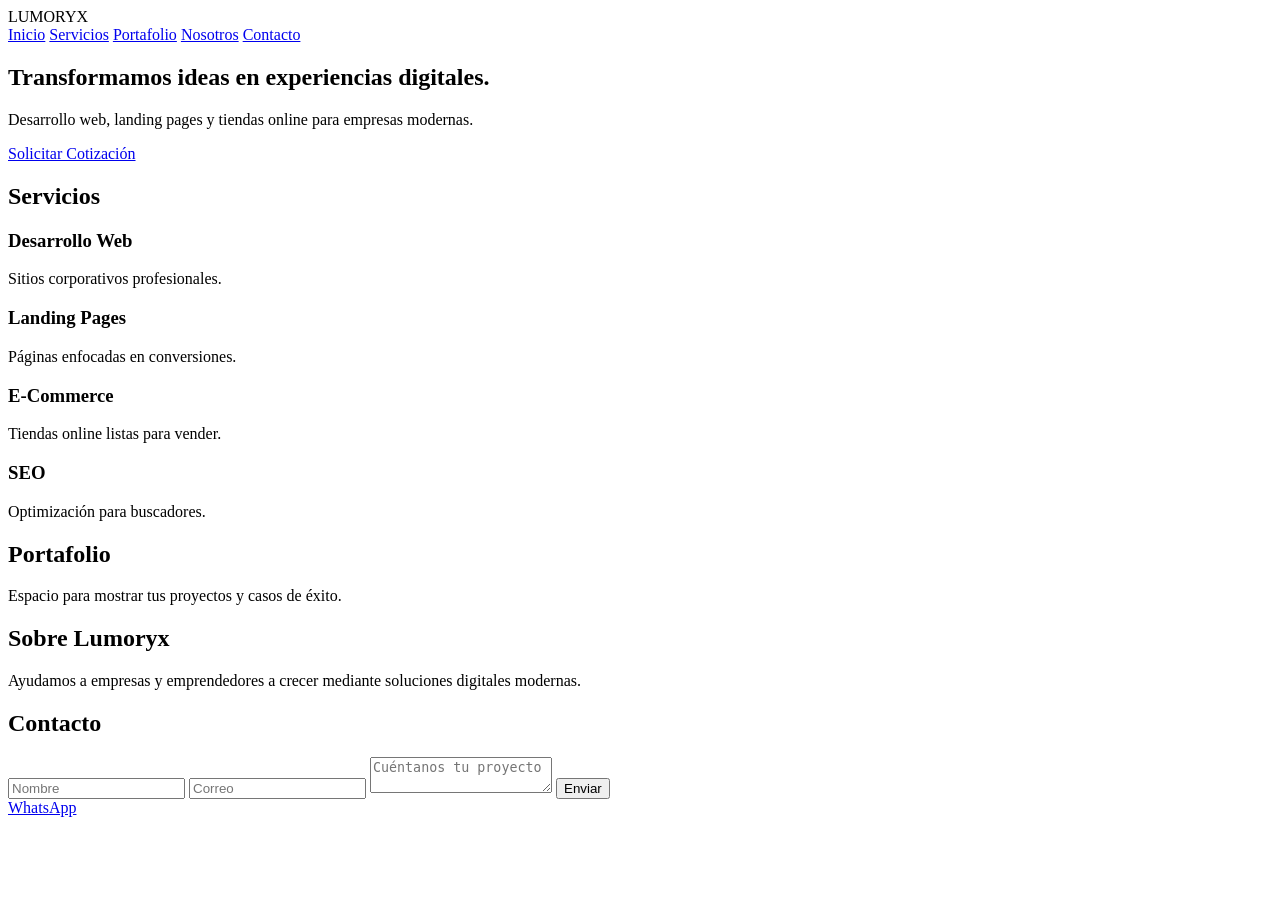
==== index.html @ 858e0624 "Commit inicial: Agregar estructura web y recursos" ====
<!DOCTYPE html>
<html lang="es">
<head>
<meta charset="UTF-8">
<meta name="viewport" content="width=device-width, initial-scale=1.0">
<title>Lumoryx | Agencia Digital</title>
<meta name="description" content="Lumoryx - Desarrollo web, e-commerce y soluciones digitales.">
<link rel="stylesheet" href="style.css">
</head>
<body>
<header class="header">
<div class="container">
<div class="logo">LUMORYX</div>
<nav>
<a href="#inicio">Inicio</a>
<a href="#servicios">Servicios</a>
<a href="#portafolio">Portafolio</a>
<a href="#nosotros">Nosotros</a>
<a href="#contacto">Contacto</a>
</nav>
</div>
</header>

<section id="inicio" class="hero">
<div class="container">
<h1>Transformamos ideas en experiencias digitales.</h1>
<p>Desarrollo web, landing pages y tiendas online para empresas modernas.</p>
<a class="btn" href="#contacto">Solicitar Cotización</a>
</div>
</section>

<section id="servicios" class="section">
<div class="container">
<h2>Servicios</h2>
<div class="grid">
<div class="card"><h3>Desarrollo Web</h3><p>Sitios corporativos profesionales.</p></div>
<div class="card"><h3>Landing Pages</h3><p>Páginas enfocadas en conversiones.</p></div>
<div class="card"><h3>E-Commerce</h3><p>Tiendas online listas para vender.</p></div>
<div class="card"><h3>SEO</h3><p>Optimización para buscadores.</p></div>
</div>
</div>
</section>

<section id="portafolio" class="section">
<div class="container">
<h2>Portafolio</h2>
<p>Espacio para mostrar tus proyectos y casos de éxito.</p>
</div>
</section>

<section id="nosotros" class="section">
<div class="container">
<h2>Sobre Lumoryx</h2>
<p>Ayudamos a empresas y emprendedores a crecer mediante soluciones digitales modernas.</p>
</div>
</section>

<section id="contacto" class="section">
<div class="container">
<h2>Contacto</h2>
<form id="contactForm">
<input type="text" placeholder="Nombre" required>
<input type="email" placeholder="Correo" required>
<textarea placeholder="Cuéntanos tu proyecto"></textarea>
<button type="submit">Enviar</button>
</form>
</div>
</section>

<a class="whatsapp" href="https://wa.me/51955338185" target="_blank">WhatsApp</a>

<script src="script.js"></script>
</body>
</html>
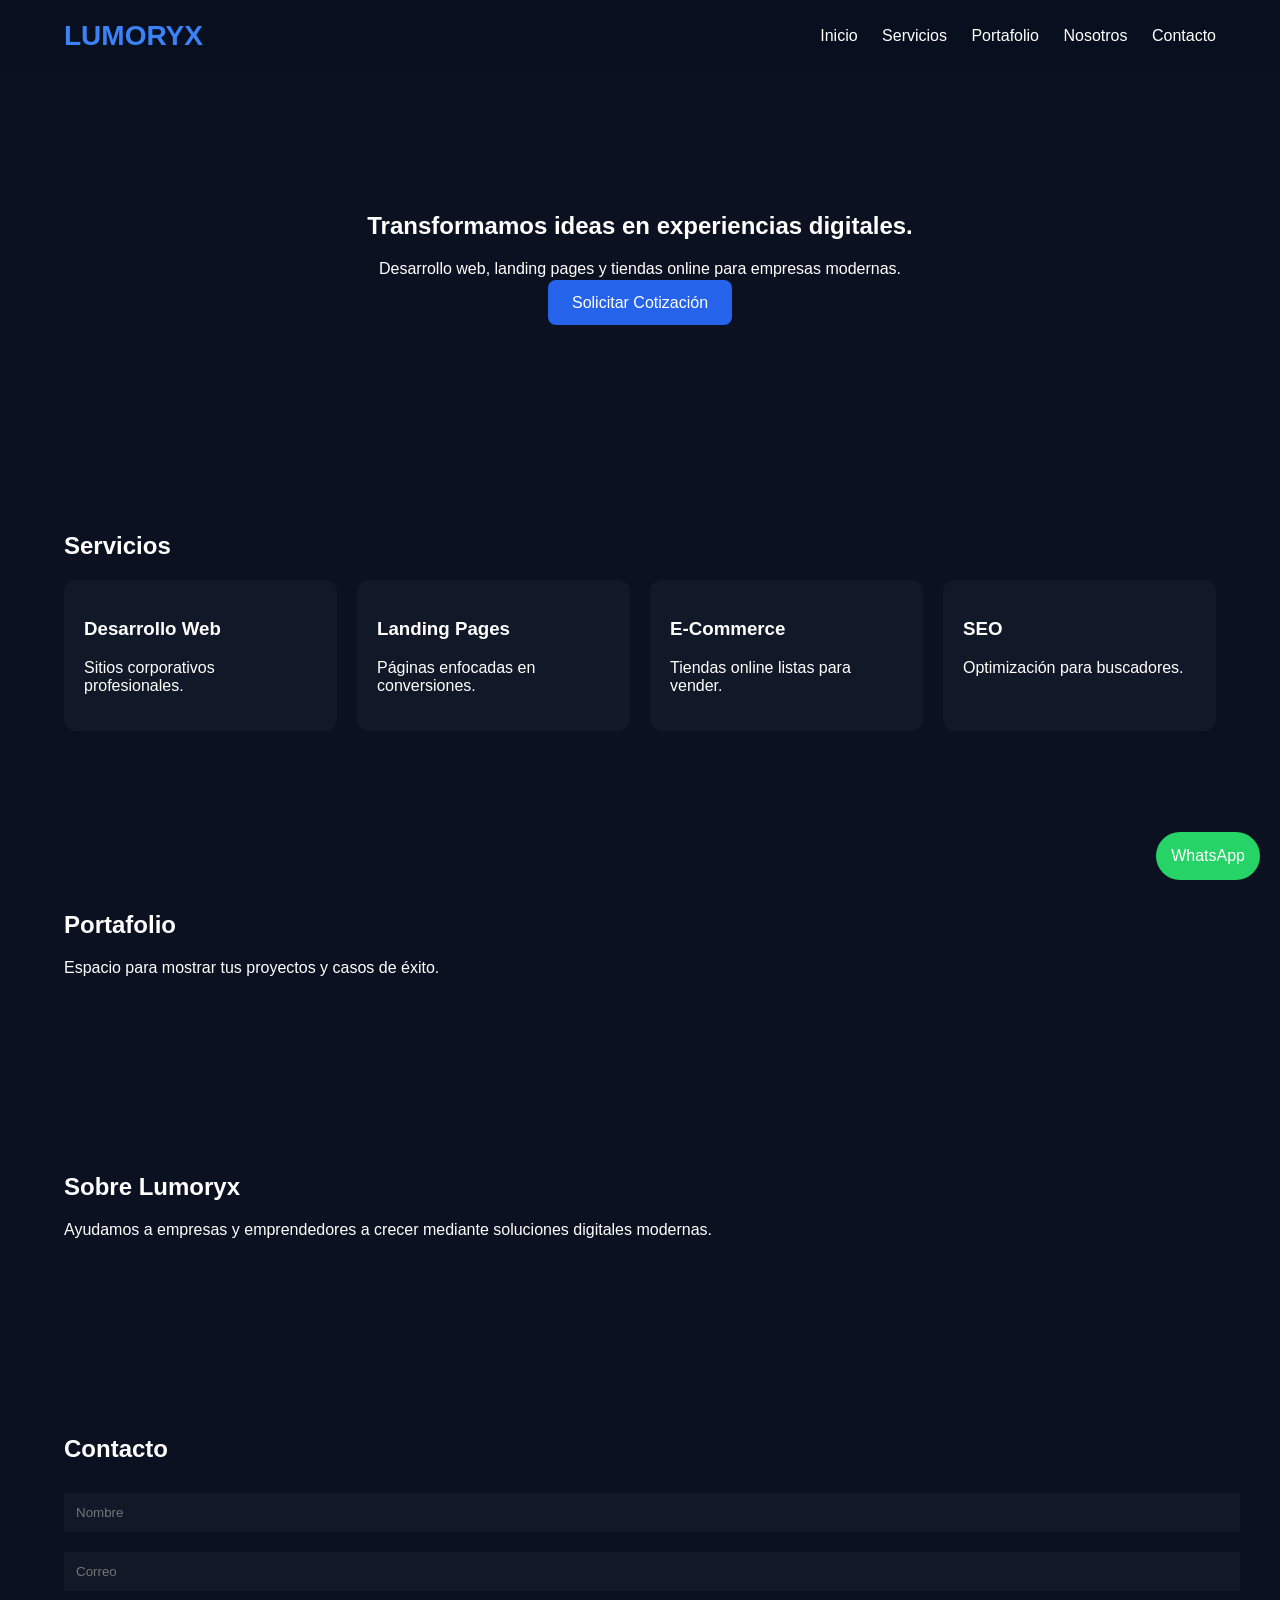
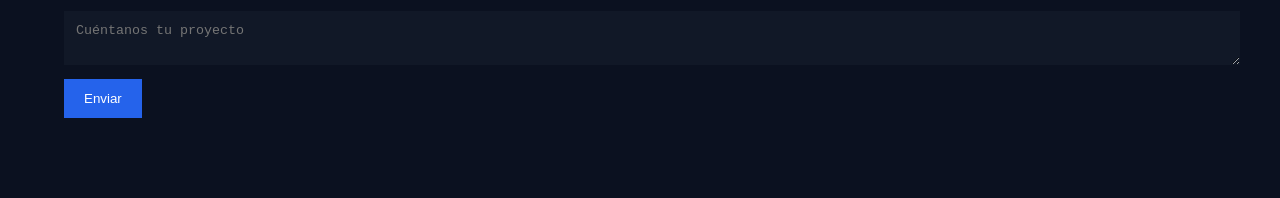
==== commit 6a84645b: "Mi primera pagina web" ====
--- a/index.html
+++ b/index.html
@@ -67,7 +67,7 @@
 </div>
 </section>
 
-<a class="whatsapp" href="https://wa.me/51955338185" target="_blank">WhatsApp</a>
+<a class="whatsapp" href="https://wa.me/51999999999" target="_blank">WhatsApp</a>
 
 <script src="script.js"></script>
 </body>
--- a/style.css
+++ b/style.css
@@ -0,0 +1,15 @@
+
+body{margin:0;font-family:Arial,sans-serif;background:#0B1120;color:#fff}
+.container{width:90%;max-width:1200px;margin:auto}
+.header{position:sticky;top:0;background:#08101f;padding:20px 0}
+.header .container{display:flex;justify-content:space-between;align-items:center}
+nav a{color:white;text-decoration:none;margin-left:20px}
+.logo{font-size:28px;font-weight:bold;color:#3B82F6}
+.hero{padding:120px 0;text-align:center}
+.btn{background:#2563EB;color:#fff;padding:14px 24px;text-decoration:none;border-radius:8px}
+.section{padding:80px 0}
+.grid{display:grid;grid-template-columns:repeat(auto-fit,minmax(220px,1fr));gap:20px}
+.card{background:#111827;padding:20px;border-radius:12px}
+input,textarea{width:100%;padding:12px;margin:10px 0;background:#111827;color:#fff;border:none}
+button{padding:12px 20px;background:#2563EB;color:#fff;border:none}
+.whatsapp{position:fixed;right:20px;bottom:20px;background:#25D366;color:white;padding:15px;border-radius:50px;text-decoration:none}
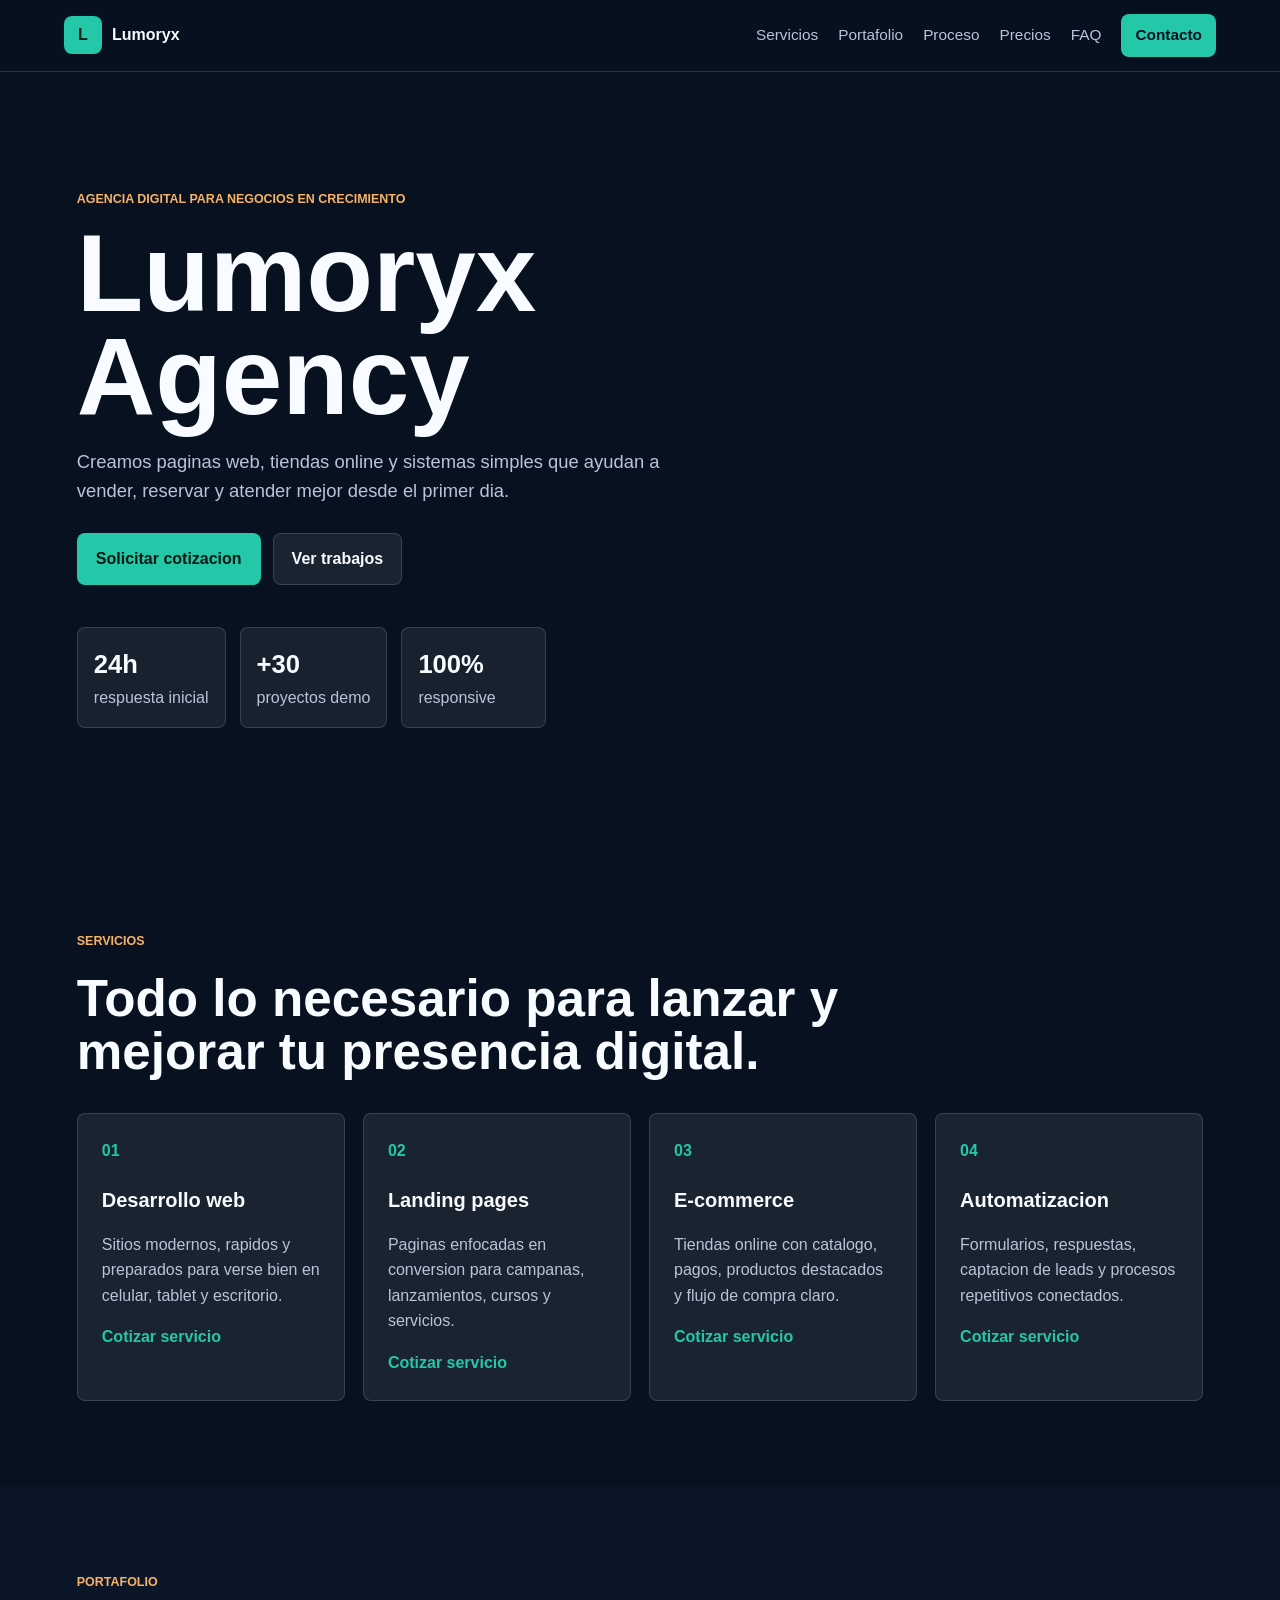
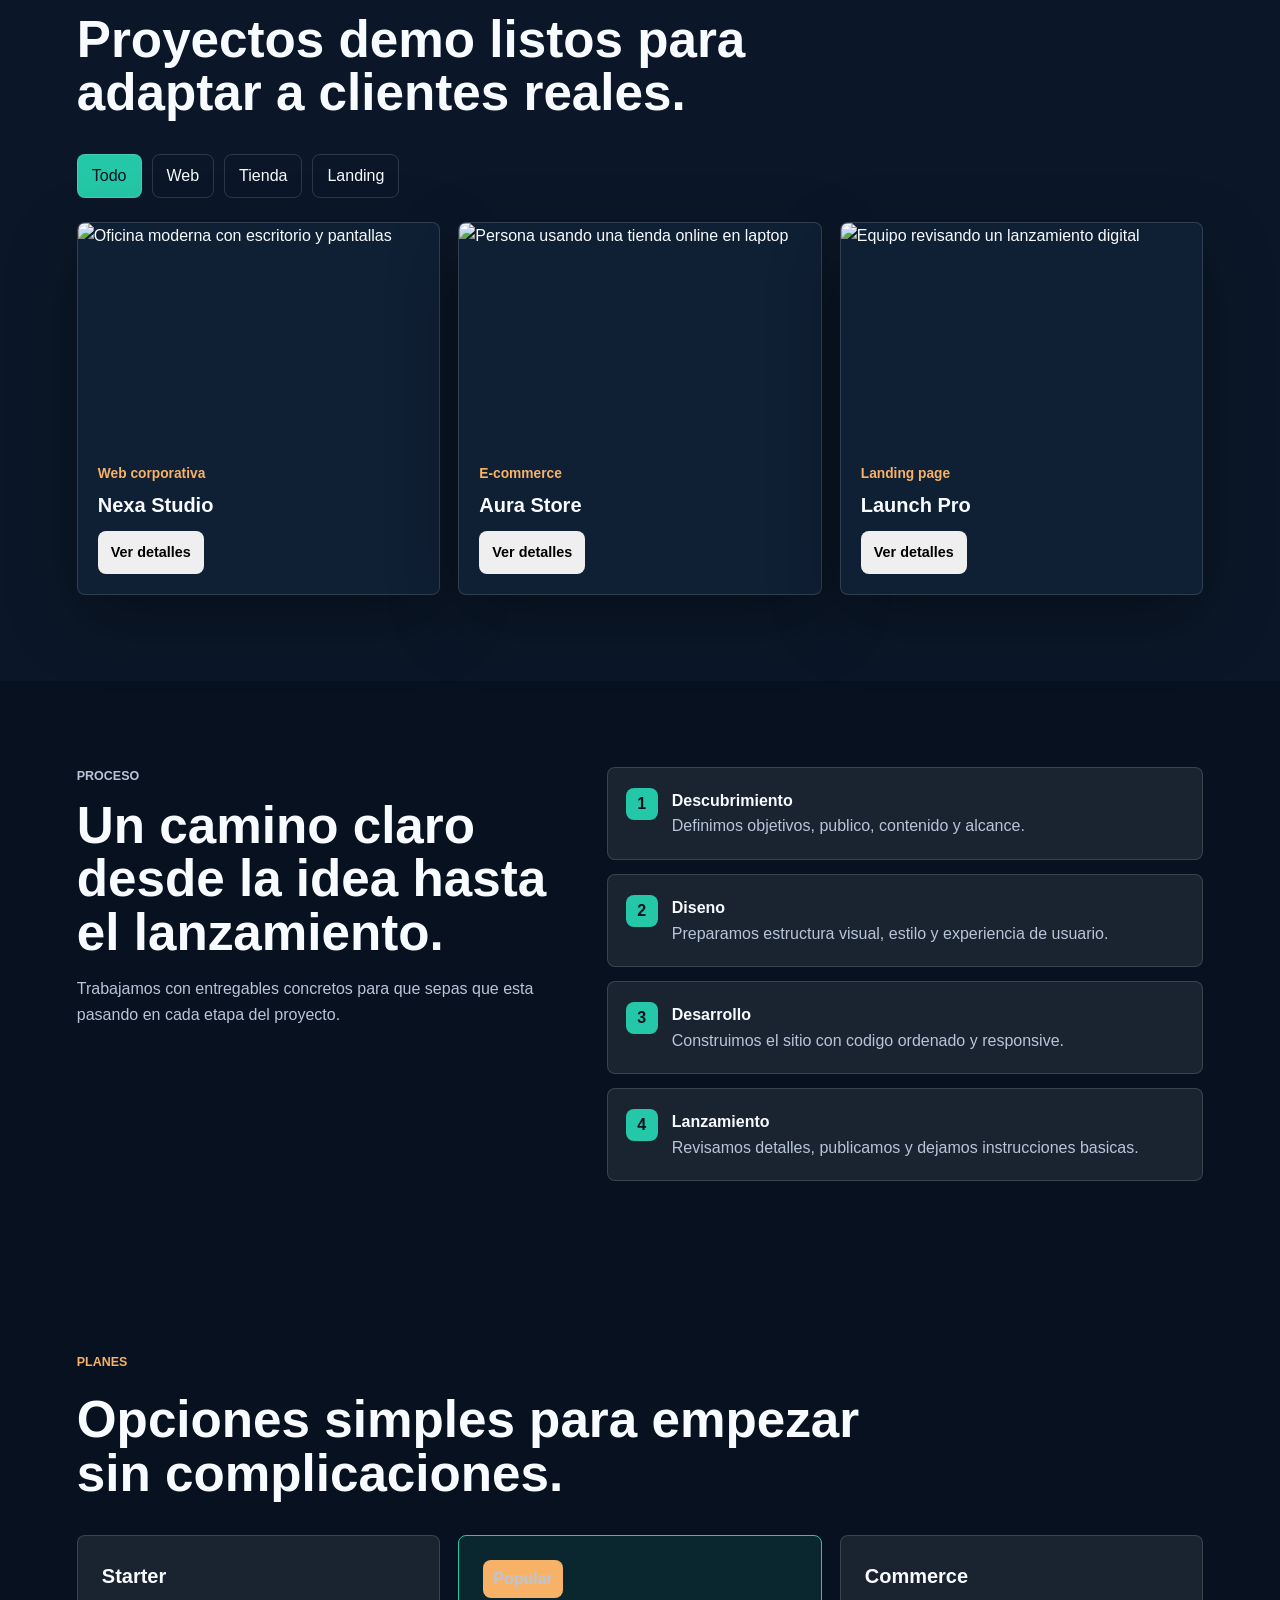
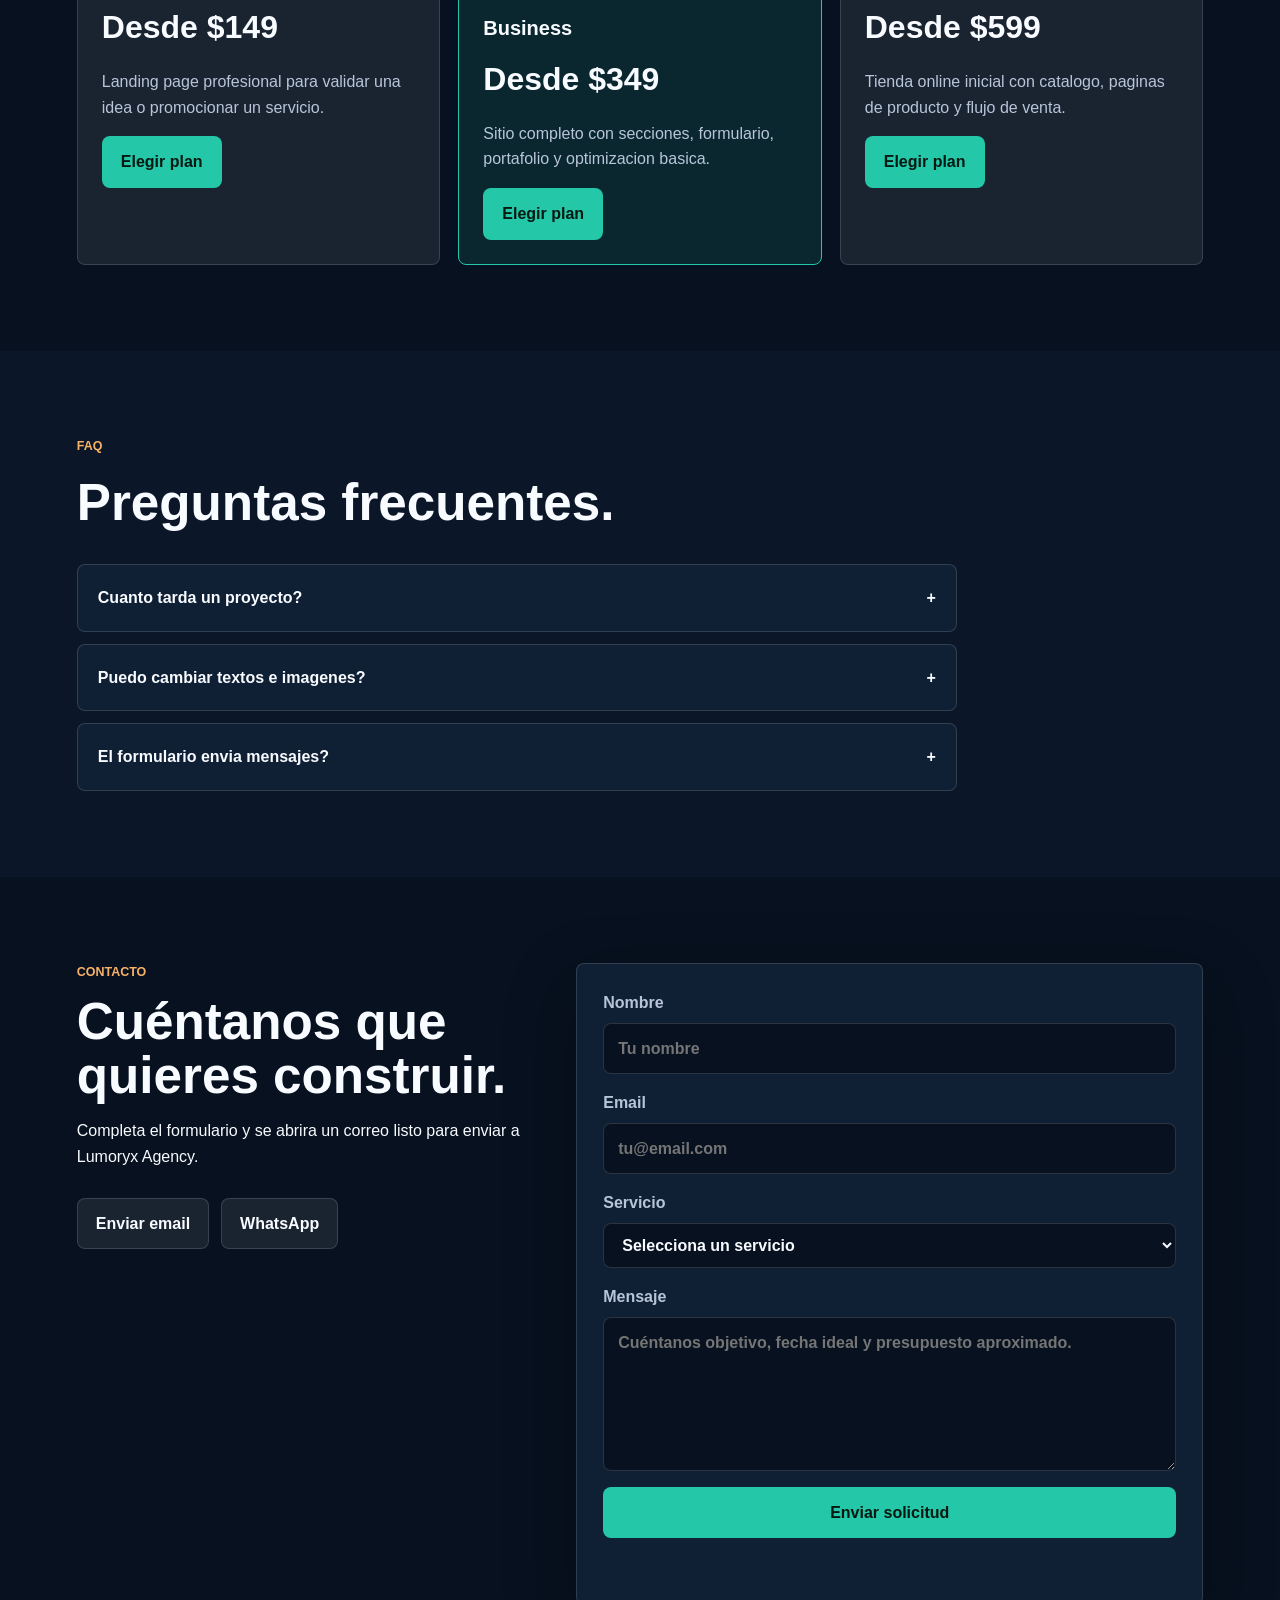
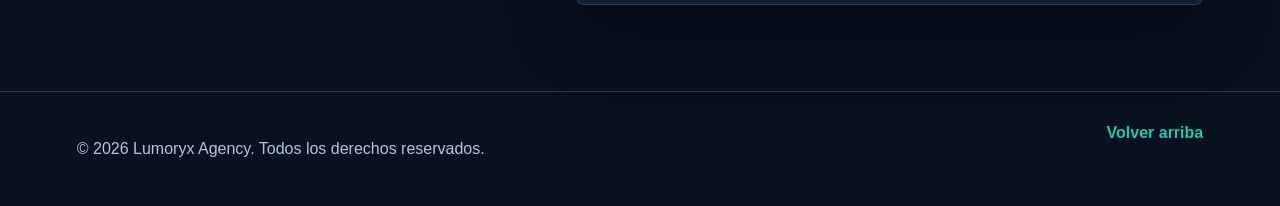
==== commit f80cdb6e: "Mi primera pagina web interactiva" ====
--- a/index.html
+++ b/index.html
@@ -1,74 +1,245 @@
 <!DOCTYPE html>
 <html lang="es">
 <head>
-<meta charset="UTF-8">
-<meta name="viewport" content="width=device-width, initial-scale=1.0">
-<title>Lumoryx | Agencia Digital</title>
-<meta name="description" content="Lumoryx - Desarrollo web, e-commerce y soluciones digitales.">
-<link rel="stylesheet" href="style.css">
+  <meta charset="UTF-8">
+  <meta name="viewport" content="width=device-width, initial-scale=1.0">
+  <meta name="description" content="Lumoryx Agency crea sitios web, landing pages, tiendas online y automatizaciones para negocios digitales.">
+  <title>Lumoryx Agency | Webs que convierten</title>
+  <link rel="preconnect" href="https://images.unsplash.com">
+  <link rel="stylesheet" href="style.css">
 </head>
 <body>
-<header class="header">
-<div class="container">
-<div class="logo">LUMORYX</div>
-<nav>
-<a href="#inicio">Inicio</a>
-<a href="#servicios">Servicios</a>
-<a href="#portafolio">Portafolio</a>
-<a href="#nosotros">Nosotros</a>
-<a href="#contacto">Contacto</a>
-</nav>
-</div>
-</header>
-
-<section id="inicio" class="hero">
-<div class="container">
-<h1>Transformamos ideas en experiencias digitales.</h1>
-<p>Desarrollo web, landing pages y tiendas online para empresas modernas.</p>
-<a class="btn" href="#contacto">Solicitar Cotización</a>
-</div>
-</section>
-
-<section id="servicios" class="section">
-<div class="container">
-<h2>Servicios</h2>
-<div class="grid">
-<div class="card"><h3>Desarrollo Web</h3><p>Sitios corporativos profesionales.</p></div>
-<div class="card"><h3>Landing Pages</h3><p>Páginas enfocadas en conversiones.</p></div>
-<div class="card"><h3>E-Commerce</h3><p>Tiendas online listas para vender.</p></div>
-<div class="card"><h3>SEO</h3><p>Optimización para buscadores.</p></div>
-</div>
-</div>
-</section>
-
-<section id="portafolio" class="section">
-<div class="container">
-<h2>Portafolio</h2>
-<p>Espacio para mostrar tus proyectos y casos de éxito.</p>
-</div>
-</section>
-
-<section id="nosotros" class="section">
-<div class="container">
-<h2>Sobre Lumoryx</h2>
-<p>Ayudamos a empresas y emprendedores a crecer mediante soluciones digitales modernas.</p>
-</div>
-</section>
-
-<section id="contacto" class="section">
-<div class="container">
-<h2>Contacto</h2>
-<form id="contactForm">
-<input type="text" placeholder="Nombre" required>
-<input type="email" placeholder="Correo" required>
-<textarea placeholder="Cuéntanos tu proyecto"></textarea>
-<button type="submit">Enviar</button>
-</form>
-</div>
-</section>
-
-<a class="whatsapp" href="https://wa.me/51999999999" target="_blank">WhatsApp</a>
-
-<script src="script.js"></script>
+  <header class="site-header">
+    <a class="brand" href="#inicio" aria-label="Lumoryx Agency">
+      <span class="brand-mark">L</span>
+      <span>Lumoryx</span>
+    </a>
+    <button class="menu-toggle" type="button" aria-label="Abrir menu" aria-expanded="false">
+      <span></span>
+      <span></span>
+      <span></span>
+    </button>
+    <nav class="main-nav" aria-label="Navegacion principal">
+      <a href="#servicios">Servicios</a>
+      <a href="#portafolio">Portafolio</a>
+      <a href="#proceso">Proceso</a>
+      <a href="#precios">Precios</a>
+      <a href="#faq">FAQ</a>
+      <a href="#contacto" class="nav-cta">Contacto</a>
+    </nav>
+  </header>
+
+  <main>
+    <section class="hero" id="inicio">
+      <div class="hero-content">
+        <p class="eyebrow">Agencia digital para negocios en crecimiento</p>
+        <h1>Lumoryx Agency</h1>
+        <p class="hero-copy">Creamos paginas web, tiendas online y sistemas simples que ayudan a vender, reservar y atender mejor desde el primer dia.</p>
+        <div class="hero-actions">
+          <a class="btn primary" href="#contacto" data-service="Proyecto web completo">Solicitar cotizacion</a>
+          <a class="btn secondary" href="#portafolio">Ver trabajos</a>
+        </div>
+        <dl class="hero-stats" aria-label="Resultados de Lumoryx">
+          <div><dt>24h</dt><dd>respuesta inicial</dd></div>
+          <div><dt>+30</dt><dd>proyectos demo</dd></div>
+          <div><dt>100%</dt><dd>responsive</dd></div>
+        </dl>
+      </div>
+    </section>
+
+    <section class="section" id="servicios">
+      <div class="section-head">
+        <p class="eyebrow">Servicios</p>
+        <h2>Todo lo necesario para lanzar y mejorar tu presencia digital.</h2>
+      </div>
+      <div class="service-grid">
+        <article class="service-card">
+          <span class="icon">01</span>
+          <h3>Desarrollo web</h3>
+          <p>Sitios modernos, rapidos y preparados para verse bien en celular, tablet y escritorio.</p>
+          <button class="text-action" type="button" data-service="Desarrollo web">Cotizar servicio</button>
+        </article>
+        <article class="service-card">
+          <span class="icon">02</span>
+          <h3>Landing pages</h3>
+          <p>Paginas enfocadas en conversion para campanas, lanzamientos, cursos y servicios.</p>
+          <button class="text-action" type="button" data-service="Landing page">Cotizar servicio</button>
+        </article>
+        <article class="service-card">
+          <span class="icon">03</span>
+          <h3>E-commerce</h3>
+          <p>Tiendas online con catalogo, pagos, productos destacados y flujo de compra claro.</p>
+          <button class="text-action" type="button" data-service="E-commerce">Cotizar servicio</button>
+        </article>
+        <article class="service-card">
+          <span class="icon">04</span>
+          <h3>Automatizacion</h3>
+          <p>Formularios, respuestas, captacion de leads y procesos repetitivos conectados.</p>
+          <button class="text-action" type="button" data-service="Automatizacion">Cotizar servicio</button>
+        </article>
+      </div>
+    </section>
+
+    <section class="section portfolio-section" id="portafolio">
+      <div class="section-head">
+        <p class="eyebrow">Portafolio</p>
+        <h2>Proyectos demo listos para adaptar a clientes reales.</h2>
+      </div>
+      <div class="filter-bar" aria-label="Filtrar portafolio">
+        <button class="filter-btn active" type="button" data-filter="all">Todo</button>
+        <button class="filter-btn" type="button" data-filter="web">Web</button>
+        <button class="filter-btn" type="button" data-filter="ecommerce">Tienda</button>
+        <button class="filter-btn" type="button" data-filter="landing">Landing</button>
+      </div>
+      <div class="portfolio-grid">
+        <article class="project-card" data-category="web" data-title="Nexa Studio" data-description="Sitio corporativo para estudio creativo con secciones de servicios, testimonios y formulario de contacto.">
+          <img src="https://images.unsplash.com/photo-1497366754035-f200968a6e72?auto=format&fit=crop&w=900&q=80" alt="Oficina moderna con escritorio y pantallas">
+          <div>
+            <p>Web corporativa</p>
+            <h3>Nexa Studio</h3>
+            <button class="btn small project-open" type="button">Ver detalles</button>
+          </div>
+        </article>
+        <article class="project-card" data-category="ecommerce" data-title="Aura Store" data-description="Tienda online demo con productos destacados, carrito visual y llamados a comprar por categoria.">
+          <img src="https://images.unsplash.com/photo-1556742049-0cfed4f6a45d?auto=format&fit=crop&w=900&q=80" alt="Persona usando una tienda online en laptop">
+          <div>
+            <p>E-commerce</p>
+            <h3>Aura Store</h3>
+            <button class="btn small project-open" type="button">Ver detalles</button>
+          </div>
+        </article>
+        <article class="project-card" data-category="landing" data-title="Launch Pro" data-description="Landing page para captar leads, presentar beneficios y enviar solicitudes directas al equipo comercial.">
+          <img src="https://images.unsplash.com/photo-1559136555-9303baea8ebd?auto=format&fit=crop&w=900&q=80" alt="Equipo revisando un lanzamiento digital">
+          <div>
+            <p>Landing page</p>
+            <h3>Launch Pro</h3>
+            <button class="btn small project-open" type="button">Ver detalles</button>
+          </div>
+        </article>
+      </div>
+    </section>
+
+    <section class="section split" id="proceso">
+      <div>
+        <p class="eyebrow">Proceso</p>
+        <h2>Un camino claro desde la idea hasta el lanzamiento.</h2>
+        <p>Trabajamos con entregables concretos para que sepas que esta pasando en cada etapa del proyecto.</p>
+      </div>
+      <ol class="timeline">
+        <li><strong>Descubrimiento</strong><span>Definimos objetivos, publico, contenido y alcance.</span></li>
+        <li><strong>Diseno</strong><span>Preparamos estructura visual, estilo y experiencia de usuario.</span></li>
+        <li><strong>Desarrollo</strong><span>Construimos el sitio con codigo ordenado y responsive.</span></li>
+        <li><strong>Lanzamiento</strong><span>Revisamos detalles, publicamos y dejamos instrucciones basicas.</span></li>
+      </ol>
+    </section>
+
+    <section class="section" id="precios">
+      <div class="section-head">
+        <p class="eyebrow">Planes</p>
+        <h2>Opciones simples para empezar sin complicaciones.</h2>
+      </div>
+      <div class="pricing-grid">
+        <article class="price-card">
+          <h3>Starter</h3>
+          <p class="price">Desde $149</p>
+          <p>Landing page profesional para validar una idea o promocionar un servicio.</p>
+          <button class="btn primary" type="button" data-service="Plan Starter">Elegir plan</button>
+        </article>
+        <article class="price-card featured">
+          <p class="badge">Popular</p>
+          <h3>Business</h3>
+          <p class="price">Desde $349</p>
+          <p>Sitio completo con secciones, formulario, portafolio y optimizacion basica.</p>
+          <button class="btn primary" type="button" data-service="Plan Business">Elegir plan</button>
+        </article>
+        <article class="price-card">
+          <h3>Commerce</h3>
+          <p class="price">Desde $599</p>
+          <p>Tienda online inicial con catalogo, paginas de producto y flujo de venta.</p>
+          <button class="btn primary" type="button" data-service="Plan Commerce">Elegir plan</button>
+        </article>
+      </div>
+    </section>
+
+    <section class="section faq-section" id="faq">
+      <div class="section-head">
+        <p class="eyebrow">FAQ</p>
+        <h2>Preguntas frecuentes.</h2>
+      </div>
+      <div class="faq-list">
+        <button class="faq-item" type="button" aria-expanded="false">
+          <span>Cuanto tarda un proyecto?</span>
+          <strong>+</strong>
+          <p>Una landing puede tardar de 3 a 7 dias. Un sitio completo suele tomar de 1 a 3 semanas, segun el alcance.</p>
+        </button>
+        <button class="faq-item" type="button" aria-expanded="false">
+          <span>Puedo cambiar textos e imagenes?</span>
+          <strong>+</strong>
+          <p>Si. El proyecto esta hecho para editar contenido facilmente desde los archivos del sitio.</p>
+        </button>
+        <button class="faq-item" type="button" aria-expanded="false">
+          <span>El formulario envia mensajes?</span>
+          <strong>+</strong>
+          <p>En esta version abre un correo con los datos completados. Se puede conectar despues a un backend o servicio externo.</p>
+        </button>
+      </div>
+    </section>
+
+    <section class="section contact-section" id="contacto">
+      <div>
+        <p class="eyebrow">Contacto</p>
+        <h2>Cuéntanos que quieres construir.</h2>
+        <p>Completa el formulario y se abrira un correo listo para enviar a Lumoryx Agency.</p>
+        <div class="contact-actions">
+          <a class="btn secondary" href="mailto:hola@lumoryx.agency">Enviar email</a>
+          <a class="btn secondary" href="https://wa.me/51999999999?text=Hola%20Lumoryx%2C%20quiero%20cotizar%20un%20proyecto" target="_blank" rel="noreferrer">WhatsApp</a>
+        </div>
+      </div>
+      <form class="contact-form" id="contactForm" novalidate>
+        <label>Nombre
+          <input id="name" name="name" type="text" placeholder="Tu nombre" required>
+        </label>
+        <label>Email
+          <input id="email" name="email" type="email" placeholder="tu@email.com" required>
+        </label>
+        <label>Servicio
+          <select id="service" name="service" required>
+            <option value="">Selecciona un servicio</option>
+            <option>Desarrollo web</option>
+            <option>Landing page</option>
+            <option>E-commerce</option>
+            <option>Automatizacion</option>
+            <option>Proyecto web completo</option>
+            <option>Plan Starter</option>
+            <option>Plan Business</option>
+            <option>Plan Commerce</option>
+            <option>Proyecto similar</option>
+          </select>
+        </label>
+        <label>Mensaje
+          <textarea id="message" name="message" placeholder="Cuéntanos objetivo, fecha ideal y presupuesto aproximado." rows="5" required></textarea>
+        </label>
+        <button class="btn primary" type="submit">Enviar solicitud</button>
+        <p class="form-status" id="formStatus" role="status" aria-live="polite"></p>
+      </form>
+    </section>
+  </main>
+
+  <footer class="site-footer">
+    <p>© 2026 Lumoryx Agency. Todos los derechos reservados.</p>
+    <a href="#inicio">Volver arriba</a>
+  </footer>
+
+  <div class="modal" id="projectModal" aria-hidden="true" role="dialog" aria-labelledby="modalTitle">
+    <div class="modal-panel">
+      <button class="modal-close" type="button" aria-label="Cerrar">×</button>
+      <p class="eyebrow">Caso demo</p>
+      <h2 id="modalTitle"></h2>
+      <p id="modalDescription"></p>
+      <a class="btn primary" href="#contacto" data-service="Proyecto similar">Quiero algo similar</a>
+    </div>
+  </div>
+
+  <script src="script.js"></script>
 </body>
-</html>+</html>
--- a/style.css
+++ b/style.css
@@ -1,15 +1,628 @@
-
-body{margin:0;font-family:Arial,sans-serif;background:#0B1120;color:#fff}
-.container{width:90%;max-width:1200px;margin:auto}
-.header{position:sticky;top:0;background:#08101f;padding:20px 0}
-.header .container{display:flex;justify-content:space-between;align-items:center}
-nav a{color:white;text-decoration:none;margin-left:20px}
-.logo{font-size:28px;font-weight:bold;color:#3B82F6}
-.hero{padding:120px 0;text-align:center}
-.btn{background:#2563EB;color:#fff;padding:14px 24px;text-decoration:none;border-radius:8px}
-.section{padding:80px 0}
-.grid{display:grid;grid-template-columns:repeat(auto-fit,minmax(220px,1fr));gap:20px}
-.card{background:#111827;padding:20px;border-radius:12px}
-input,textarea{width:100%;padding:12px;margin:10px 0;background:#111827;color:#fff;border:none}
-button{padding:12px 20px;background:#2563EB;color:#fff;border:none}
-.whatsapp{position:fixed;right:20px;bottom:20px;background:#25D366;color:white;padding:15px;border-radius:50px;text-decoration:none}
+:root {
+  --bg: #07111f;
+  --surface: #0f1f34;
+  --surface-soft: rgba(255, 255, 255, 0.08);
+  --line: rgba(255, 255, 255, 0.14);
+  --text: #f8fbff;
+  --muted: #b8c5d9;
+  --primary: #24c7a7;
+  --primary-dark: #15967d;
+  --accent: #f7b267;
+  --danger: #ff7a7a;
+  --shadow: 0 24px 70px rgba(0, 0, 0, 0.32);
+}
+
+* {
+  box-sizing: border-box;
+}
+
+html {
+  scroll-behavior: smooth;
+}
+
+body {
+  margin: 0;
+  font-family: Arial, Helvetica, sans-serif;
+  background: var(--bg);
+  color: var(--text);
+  line-height: 1.6;
+}
+
+img {
+  display: block;
+  width: 100%;
+}
+
+a {
+  color: inherit;
+}
+
+button,
+input,
+textarea,
+select {
+  font: inherit;
+}
+
+.site-header {
+  position: sticky;
+  top: 0;
+  z-index: 20;
+  display: flex;
+  align-items: center;
+  justify-content: space-between;
+  gap: 24px;
+  padding: 14px clamp(18px, 5vw, 72px);
+  background: rgba(7, 17, 31, 0.88);
+  border-bottom: 1px solid var(--line);
+  backdrop-filter: blur(16px);
+}
+
+.brand {
+  display: inline-flex;
+  align-items: center;
+  gap: 10px;
+  font-weight: 800;
+  text-decoration: none;
+}
+
+.brand-mark {
+  display: grid;
+  width: 38px;
+  height: 38px;
+  place-items: center;
+  border-radius: 8px;
+  background: var(--primary);
+  color: #062015;
+}
+
+.main-nav {
+  display: flex;
+  align-items: center;
+  gap: 20px;
+}
+
+.main-nav a {
+  color: var(--muted);
+  font-size: 0.96rem;
+  text-decoration: none;
+}
+
+.main-nav a:hover,
+.main-nav a.active {
+  color: var(--text);
+}
+
+.main-nav .nav-cta {
+  color: #07111f;
+  padding: 9px 14px;
+  border-radius: 8px;
+  background: var(--primary);
+  font-weight: 700;
+}
+
+.menu-toggle {
+  display: none;
+  width: 44px;
+  height: 44px;
+  padding: 10px;
+  border: 1px solid var(--line);
+  border-radius: 8px;
+  background: transparent;
+}
+
+.menu-toggle span {
+  display: block;
+  height: 2px;
+  margin: 5px 0;
+  background: var(--text);
+}
+
+.hero {
+  min-height: 86vh;
+  display: flex;
+  align-items: center;
+  padding: 88px clamp(18px, 6vw, 86px);
+  background:
+    linear-gradient(90deg, rgba(7, 17, 31, 0.94), rgba(7, 17, 31, 0.68)),
+    url("https://images.unsplash.com/photo-1551434678-e076c223a692?auto=format&fit=crop&w=1800&q=80") center/cover;
+}
+
+.hero-content {
+  max-width: 760px;
+}
+
+.eyebrow {
+  margin: 0 0 12px;
+  color: var(--accent);
+  font-size: 0.78rem;
+  font-weight: 800;
+  letter-spacing: 0;
+  text-transform: uppercase;
+}
+
+h1,
+h2,
+h3,
+p {
+  overflow-wrap: anywhere;
+}
+
+h1 {
+  margin: 0;
+  font-size: clamp(3rem, 9vw, 6.8rem);
+  line-height: 0.95;
+  letter-spacing: 0;
+}
+
+h2 {
+  margin: 0;
+  max-width: 800px;
+  font-size: clamp(2rem, 5vw, 3.2rem);
+  line-height: 1.05;
+  letter-spacing: 0;
+}
+
+h3 {
+  margin: 0 0 10px;
+  font-size: 1.25rem;
+}
+
+.hero-copy {
+  max-width: 620px;
+  color: var(--muted);
+  font-size: 1.15rem;
+}
+
+.hero-actions,
+.contact-actions {
+  display: flex;
+  flex-wrap: wrap;
+  gap: 12px;
+  margin-top: 28px;
+}
+
+.btn {
+  display: inline-flex;
+  align-items: center;
+  justify-content: center;
+  min-height: 44px;
+  padding: 12px 18px;
+  border: 1px solid transparent;
+  border-radius: 8px;
+  cursor: pointer;
+  font-weight: 800;
+  text-decoration: none;
+  transition: transform 0.2s ease, border-color 0.2s ease, background 0.2s ease;
+}
+
+.btn:hover {
+  transform: translateY(-2px);
+}
+
+.btn.primary {
+  background: var(--primary);
+  color: #051912;
+}
+
+.btn.primary:hover {
+  background: var(--accent);
+}
+
+.btn.secondary {
+  background: rgba(255, 255, 255, 0.08);
+  border-color: var(--line);
+}
+
+.btn.small {
+  min-height: 38px;
+  padding: 9px 12px;
+  font-size: 0.9rem;
+}
+
+.hero-stats {
+  display: flex;
+  flex-wrap: wrap;
+  gap: 14px;
+  margin: 42px 0 0;
+}
+
+.hero-stats div {
+  min-width: 145px;
+  padding: 16px;
+  border: 1px solid var(--line);
+  border-radius: 8px;
+  background: rgba(255, 255, 255, 0.07);
+}
+
+.hero-stats dt {
+  font-size: 1.6rem;
+  font-weight: 900;
+}
+
+.hero-stats dd {
+  margin: 0;
+  color: var(--muted);
+}
+
+.section {
+  padding: 86px clamp(18px, 6vw, 86px);
+}
+
+.section-head {
+  display: grid;
+  gap: 8px;
+  margin-bottom: 34px;
+}
+
+.service-grid,
+.portfolio-grid,
+.pricing-grid {
+  display: grid;
+  grid-template-columns: repeat(4, minmax(0, 1fr));
+  gap: 18px;
+}
+
+.portfolio-grid,
+.pricing-grid {
+  grid-template-columns: repeat(3, minmax(0, 1fr));
+}
+
+.service-card,
+.price-card {
+  padding: 24px;
+  border: 1px solid var(--line);
+  border-radius: 8px;
+  background: var(--surface-soft);
+}
+
+.service-card p,
+.price-card p,
+.split p {
+  color: var(--muted);
+}
+
+.icon {
+  display: inline-flex;
+  margin-bottom: 20px;
+  color: var(--primary);
+  font-weight: 900;
+}
+
+.text-action {
+  padding: 0;
+  border: 0;
+  background: transparent;
+  color: var(--primary);
+  cursor: pointer;
+  font-weight: 800;
+}
+
+.portfolio-section {
+  background: #0b1728;
+}
+
+.filter-bar {
+  display: flex;
+  flex-wrap: wrap;
+  gap: 10px;
+  margin-bottom: 24px;
+}
+
+.filter-btn {
+  min-height: 40px;
+  padding: 8px 14px;
+  border: 1px solid var(--line);
+  border-radius: 8px;
+  background: transparent;
+  color: var(--text);
+  cursor: pointer;
+}
+
+.filter-btn.active,
+.filter-btn:hover {
+  background: var(--primary);
+  color: #07111f;
+}
+
+.project-card {
+  overflow: hidden;
+  border: 1px solid var(--line);
+  border-radius: 8px;
+  background: var(--surface);
+  box-shadow: var(--shadow);
+}
+
+.project-card img {
+  height: 220px;
+  object-fit: cover;
+}
+
+.project-card div {
+  padding: 20px;
+}
+
+.project-card p {
+  margin: 0 0 4px;
+  color: var(--accent);
+  font-size: 0.86rem;
+  font-weight: 800;
+}
+
+.project-card.is-hidden {
+  display: none;
+}
+
+.split {
+  display: grid;
+  grid-template-columns: 0.9fr 1.1fr;
+  gap: 42px;
+  align-items: start;
+}
+
+.timeline {
+  display: grid;
+  gap: 14px;
+  margin: 0;
+  padding: 0;
+  list-style: none;
+  counter-reset: step;
+}
+
+.timeline li {
+  position: relative;
+  padding: 20px 20px 20px 64px;
+  border: 1px solid var(--line);
+  border-radius: 8px;
+  background: var(--surface-soft);
+  counter-increment: step;
+}
+
+.timeline li::before {
+  position: absolute;
+  left: 18px;
+  top: 20px;
+  display: grid;
+  width: 32px;
+  height: 32px;
+  place-items: center;
+  border-radius: 8px;
+  background: var(--primary);
+  color: #07111f;
+  content: counter(step);
+  font-weight: 900;
+}
+
+.timeline span {
+  display: block;
+  color: var(--muted);
+}
+
+.price-card {
+  position: relative;
+  min-height: 280px;
+}
+
+.price-card.featured {
+  border-color: var(--primary);
+  background: rgba(36, 199, 167, 0.12);
+}
+
+.badge {
+  display: inline-flex;
+  margin: 0 0 14px;
+  padding: 6px 10px;
+  border-radius: 8px;
+  background: var(--accent);
+  color: #2b1600;
+  font-weight: 900;
+}
+
+.price {
+  margin: 0;
+  color: var(--text) !important;
+  font-size: 2rem;
+  font-weight: 900;
+}
+
+.faq-section {
+  background: #0b1728;
+}
+
+.faq-list {
+  display: grid;
+  gap: 12px;
+  max-width: 880px;
+}
+
+.faq-item {
+  display: grid;
+  grid-template-columns: 1fr auto;
+  gap: 10px;
+  width: 100%;
+  padding: 20px;
+  border: 1px solid var(--line);
+  border-radius: 8px;
+  background: var(--surface);
+  color: var(--text);
+  cursor: pointer;
+  text-align: left;
+}
+
+.faq-item span {
+  font-weight: 800;
+}
+
+.faq-item p {
+  display: none;
+  grid-column: 1 / -1;
+  margin: 0;
+  color: var(--muted);
+}
+
+.faq-item.open p {
+  display: block;
+}
+
+.contact-section {
+  display: grid;
+  grid-template-columns: 0.85fr 1.15fr;
+  gap: 36px;
+  align-items: start;
+}
+
+.contact-form {
+  display: grid;
+  gap: 16px;
+  padding: 26px;
+  border: 1px solid var(--line);
+  border-radius: 8px;
+  background: var(--surface);
+  box-shadow: var(--shadow);
+}
+
+label {
+  display: grid;
+  gap: 7px;
+  color: var(--muted);
+  font-weight: 700;
+}
+
+input,
+textarea,
+select {
+  width: 100%;
+  border: 1px solid var(--line);
+  border-radius: 8px;
+  background: #07111f;
+  color: var(--text);
+  padding: 12px 14px;
+  outline: none;
+}
+
+input:focus,
+textarea:focus,
+select:focus {
+  border-color: var(--primary);
+}
+
+.form-status {
+  min-height: 24px;
+  margin: 0;
+  color: var(--primary);
+  font-weight: 800;
+}
+
+.form-status.error {
+  color: var(--danger);
+}
+
+.site-footer {
+  display: flex;
+  justify-content: space-between;
+  gap: 18px;
+  padding: 28px clamp(18px, 6vw, 86px);
+  border-top: 1px solid var(--line);
+  color: var(--muted);
+}
+
+.site-footer a {
+  color: var(--primary);
+  font-weight: 800;
+  text-decoration: none;
+}
+
+.modal {
+  position: fixed;
+  inset: 0;
+  z-index: 50;
+  display: none;
+  align-items: center;
+  justify-content: center;
+  padding: 20px;
+  background: rgba(0, 0, 0, 0.65);
+}
+
+.modal.show {
+  display: flex;
+}
+
+.modal-panel {
+  position: relative;
+  width: min(560px, 100%);
+  padding: 30px;
+  border: 1px solid var(--line);
+  border-radius: 8px;
+  background: var(--surface);
+  box-shadow: var(--shadow);
+}
+
+.modal-close {
+  position: absolute;
+  right: 14px;
+  top: 14px;
+  width: 36px;
+  height: 36px;
+  border: 1px solid var(--line);
+  border-radius: 8px;
+  background: transparent;
+  color: var(--text);
+  cursor: pointer;
+  font-size: 1.4rem;
+}
+
+@media (max-width: 900px) {
+  .menu-toggle {
+    display: block;
+  }
+
+  .main-nav {
+    position: absolute;
+    left: 18px;
+    right: 18px;
+    top: 70px;
+    display: none;
+    flex-direction: column;
+    align-items: stretch;
+    padding: 18px;
+    border: 1px solid var(--line);
+    border-radius: 8px;
+    background: var(--surface);
+  }
+
+  .main-nav.open {
+    display: flex;
+  }
+
+  .service-grid,
+  .portfolio-grid,
+  .pricing-grid,
+  .split,
+  .contact-section {
+    grid-template-columns: 1fr;
+  }
+
+  .hero {
+    min-height: auto;
+    padding-top: 72px;
+  }
+}
+
+@media (max-width: 560px) {
+  .hero-stats,
+  .hero-actions,
+  .contact-actions,
+  .site-footer {
+    flex-direction: column;
+  }
+
+  .btn,
+  .filter-btn {
+    width: 100%;
+  }
+
+  .section {
+    padding-top: 64px;
+    padding-bottom: 64px;
+  }
+}
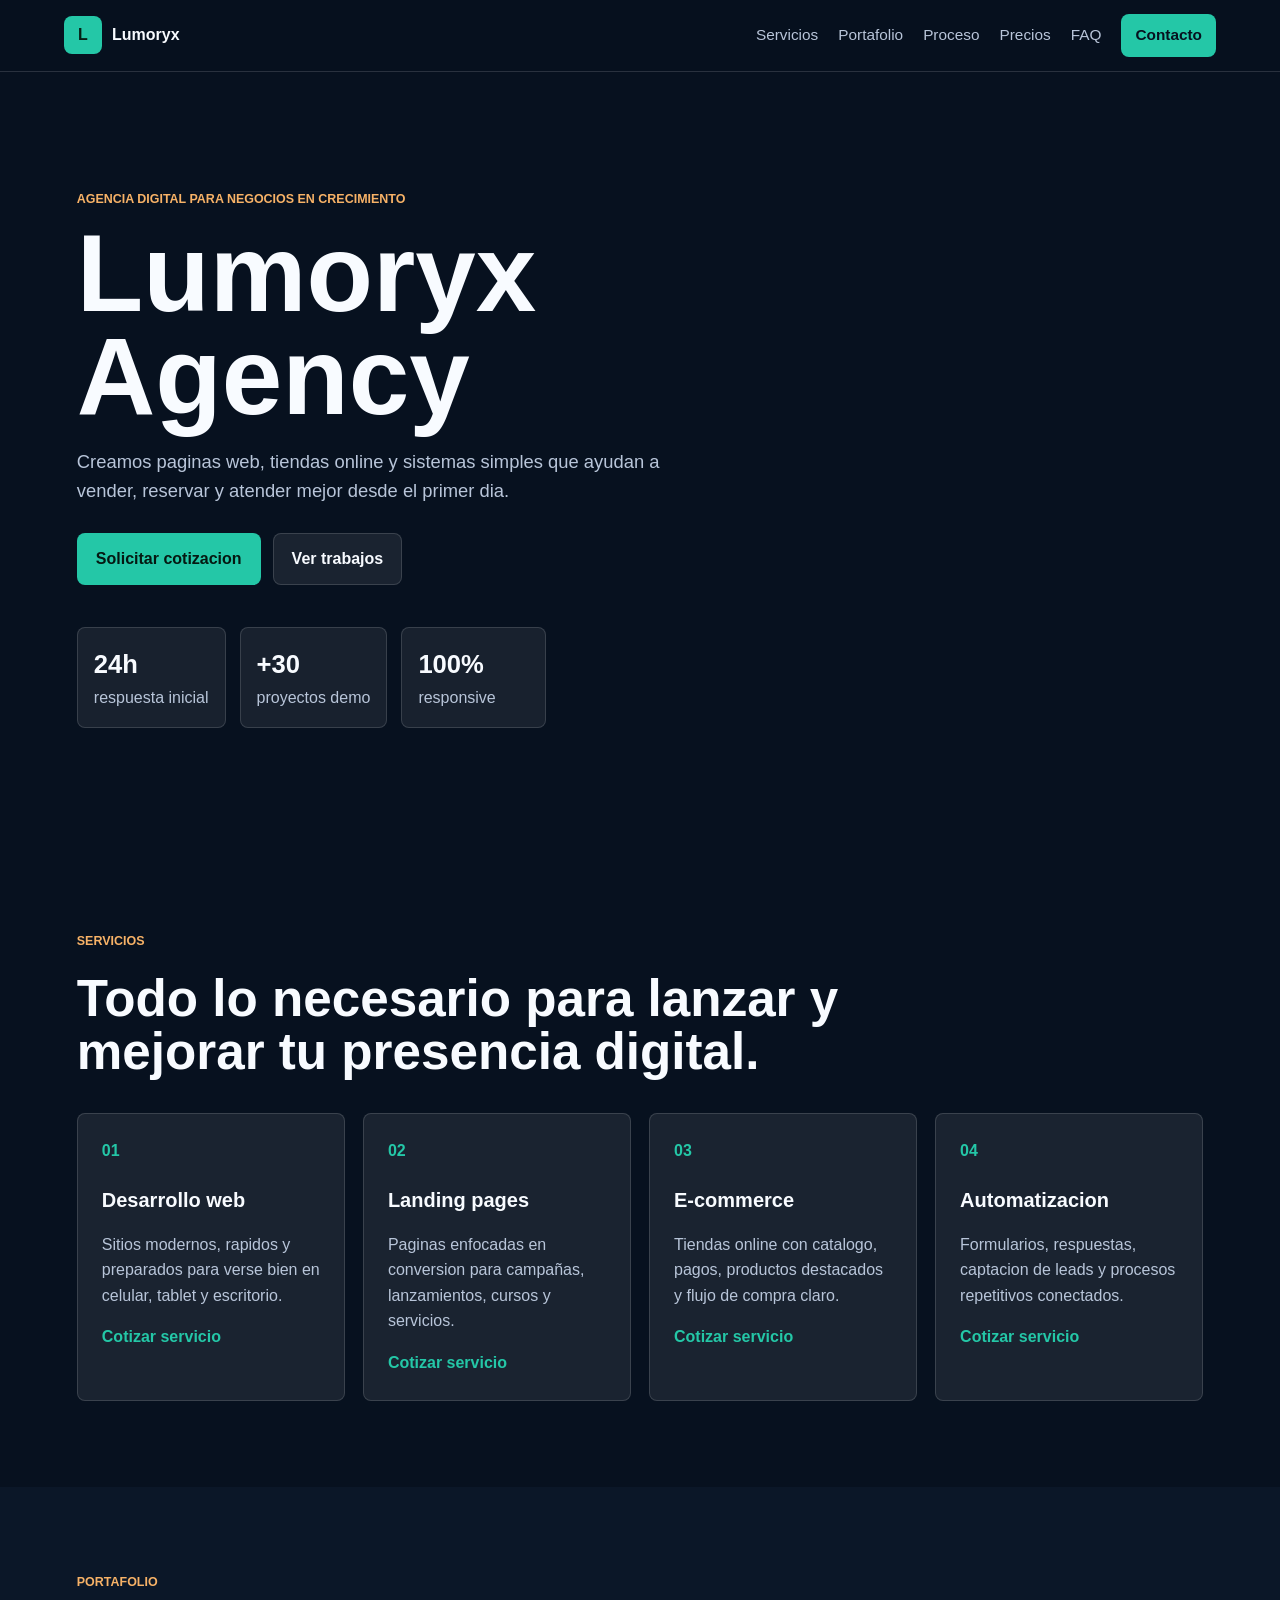
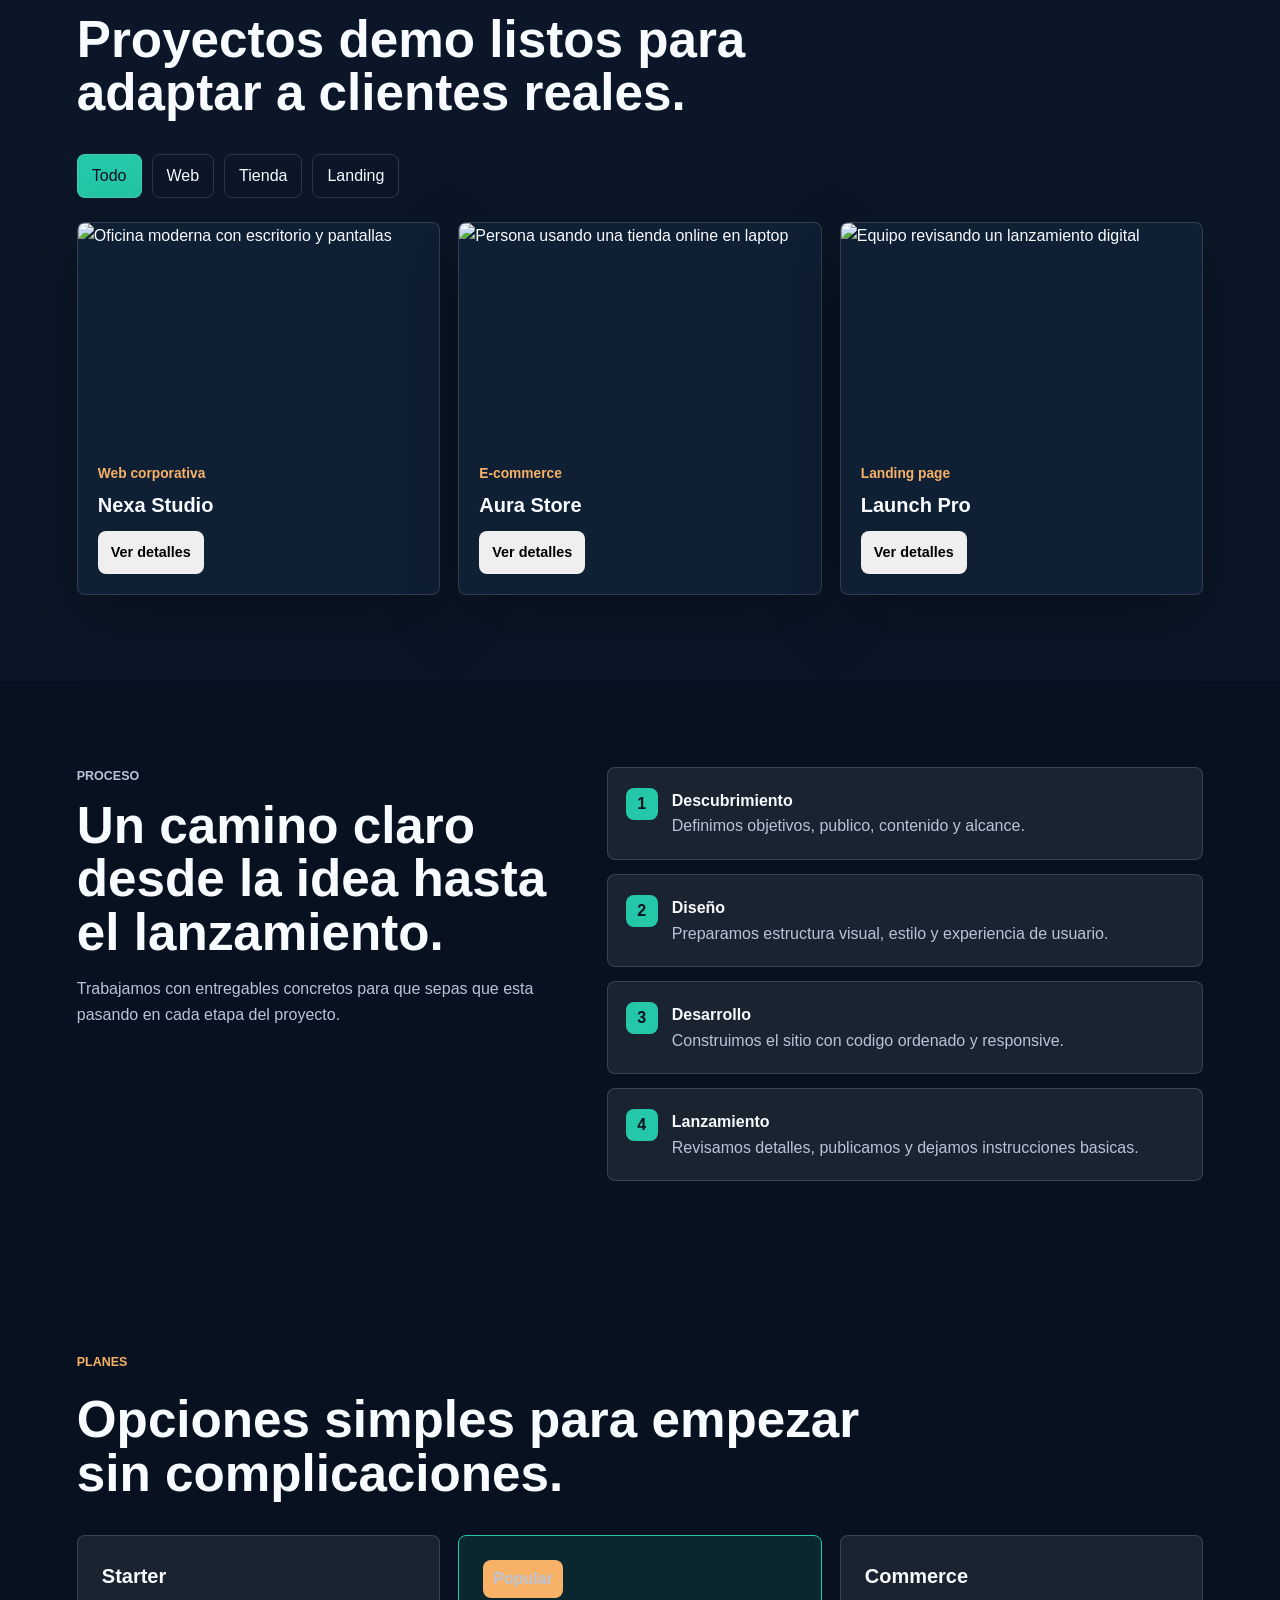
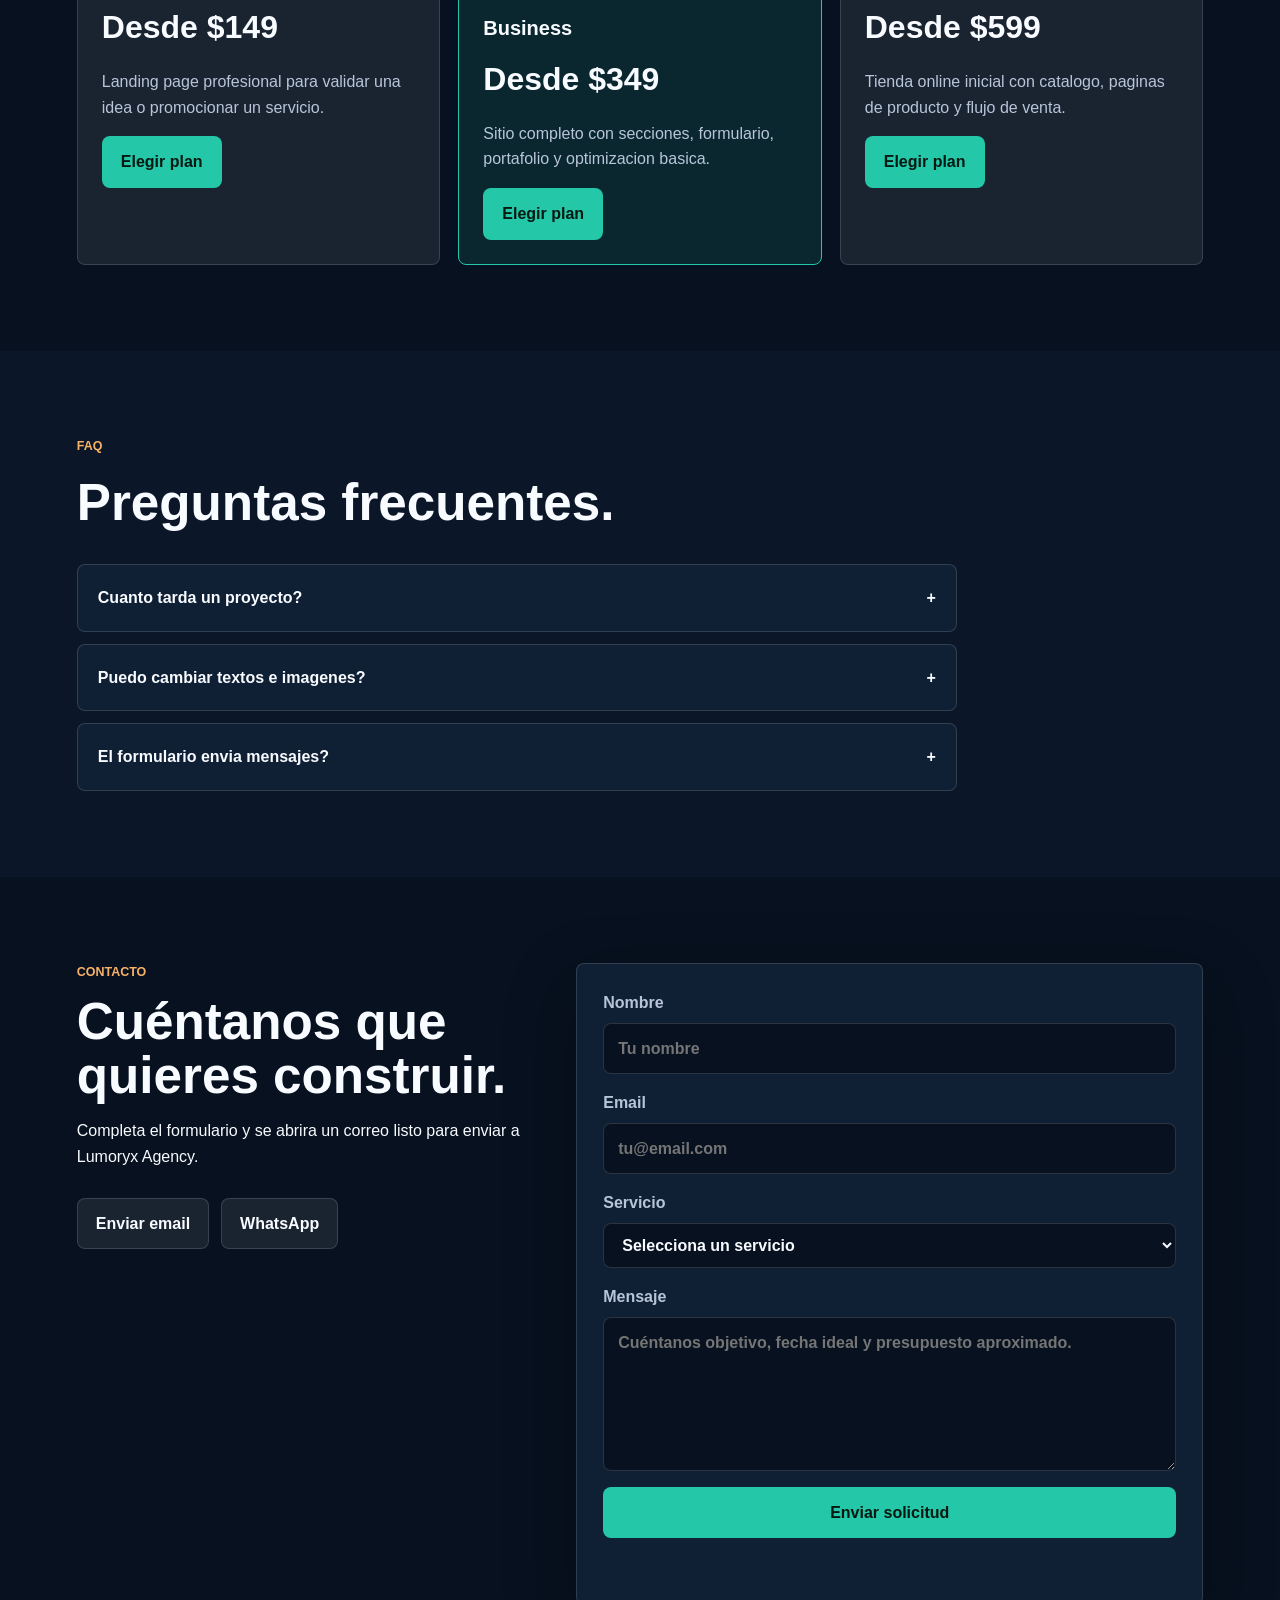
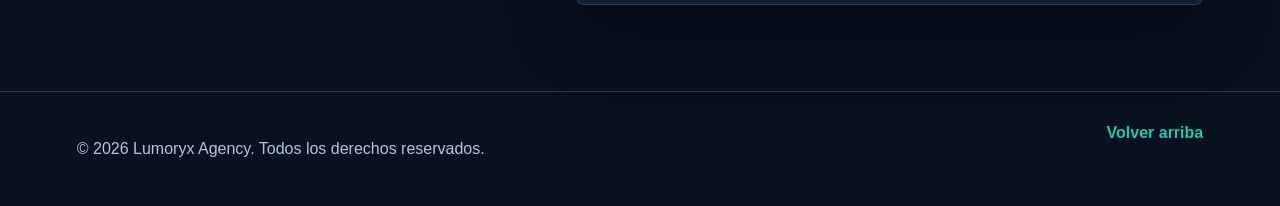
==== commit 7e6f654a: "Actualizacion de mi pagina web" ====
--- a/index.html
+++ b/index.html
@@ -62,7 +62,7 @@
         <article class="service-card">
           <span class="icon">02</span>
           <h3>Landing pages</h3>
-          <p>Paginas enfocadas en conversion para campanas, lanzamientos, cursos y servicios.</p>
+          <p>Paginas enfocadas en conversion para campañas, lanzamientos, cursos y servicios.</p>
           <button class="text-action" type="button" data-service="Landing page">Cotizar servicio</button>
         </article>
         <article class="service-card">
@@ -127,7 +127,7 @@
       </div>
       <ol class="timeline">
         <li><strong>Descubrimiento</strong><span>Definimos objetivos, publico, contenido y alcance.</span></li>
-        <li><strong>Diseno</strong><span>Preparamos estructura visual, estilo y experiencia de usuario.</span></li>
+        <li><strong>Diseño</strong><span>Preparamos estructura visual, estilo y experiencia de usuario.</span></li>
         <li><strong>Desarrollo</strong><span>Construimos el sitio con codigo ordenado y responsive.</span></li>
         <li><strong>Lanzamiento</strong><span>Revisamos detalles, publicamos y dejamos instrucciones basicas.</span></li>
       </ol>
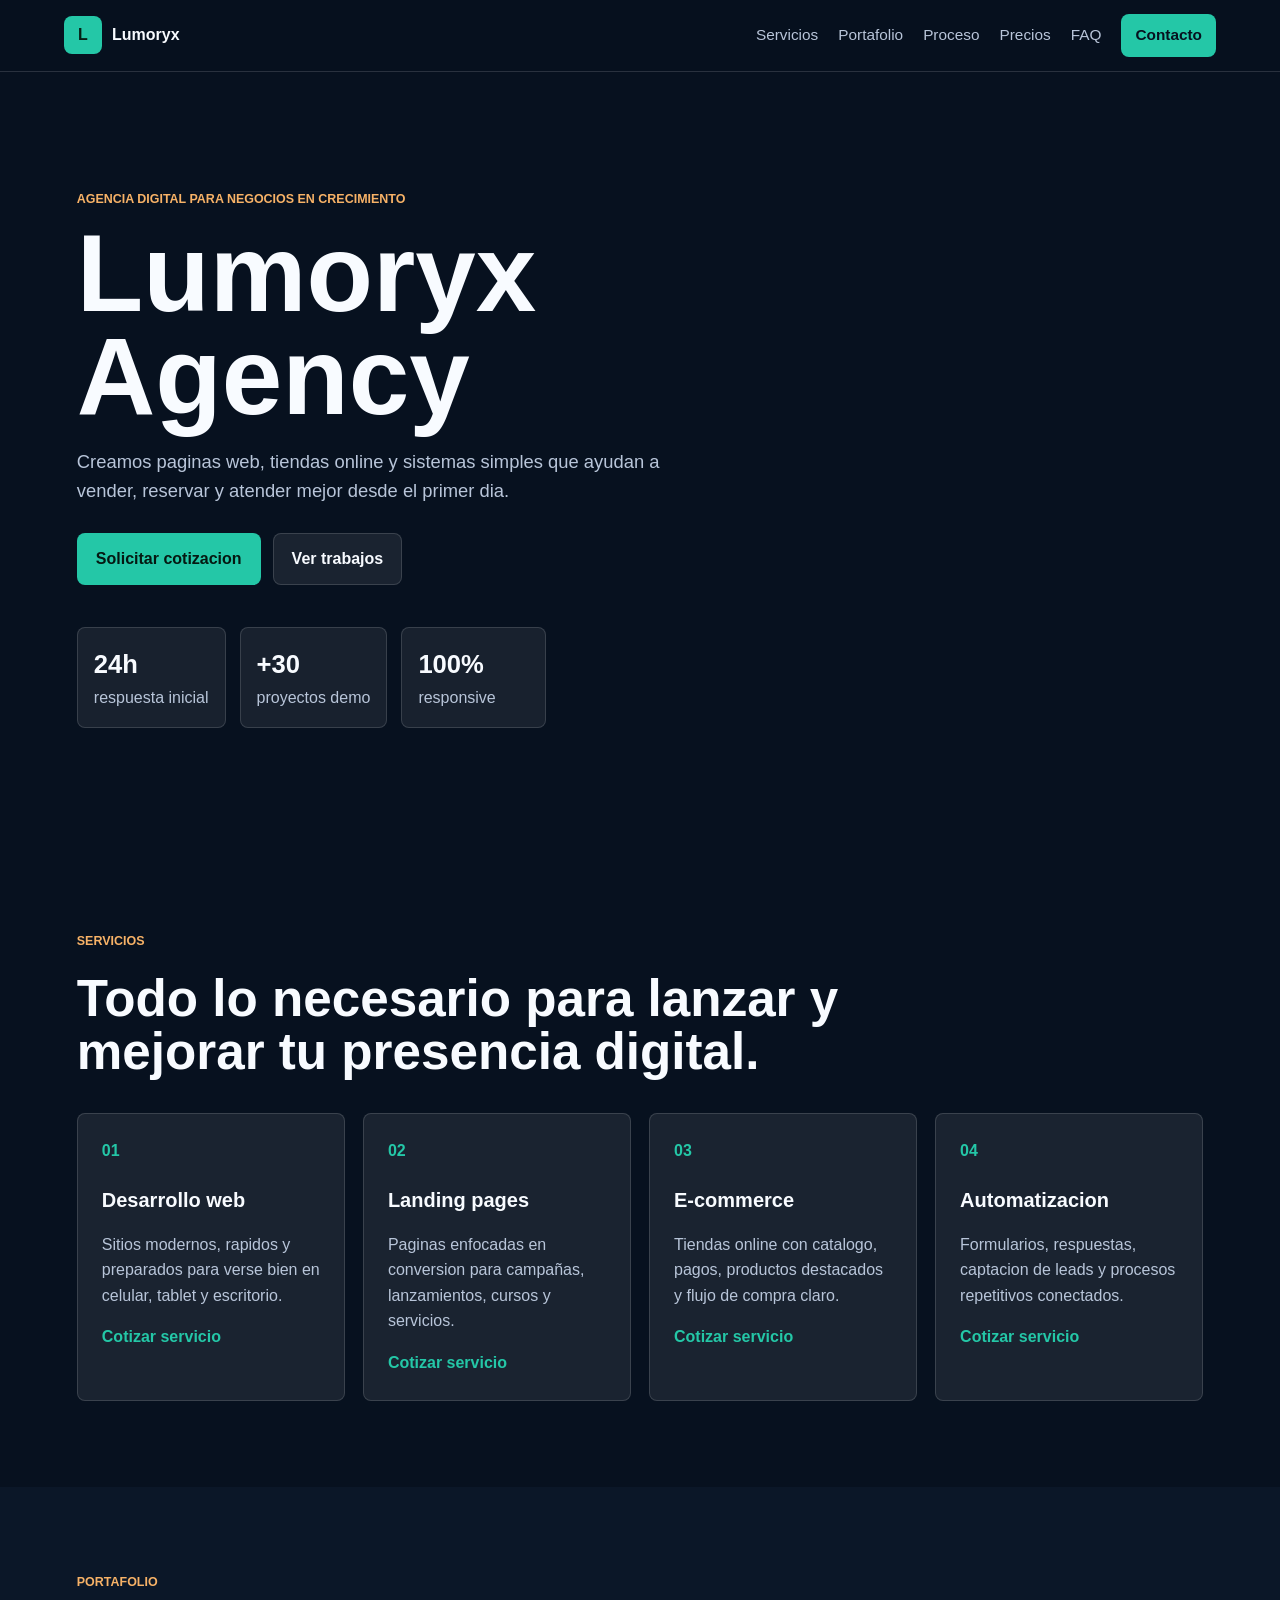
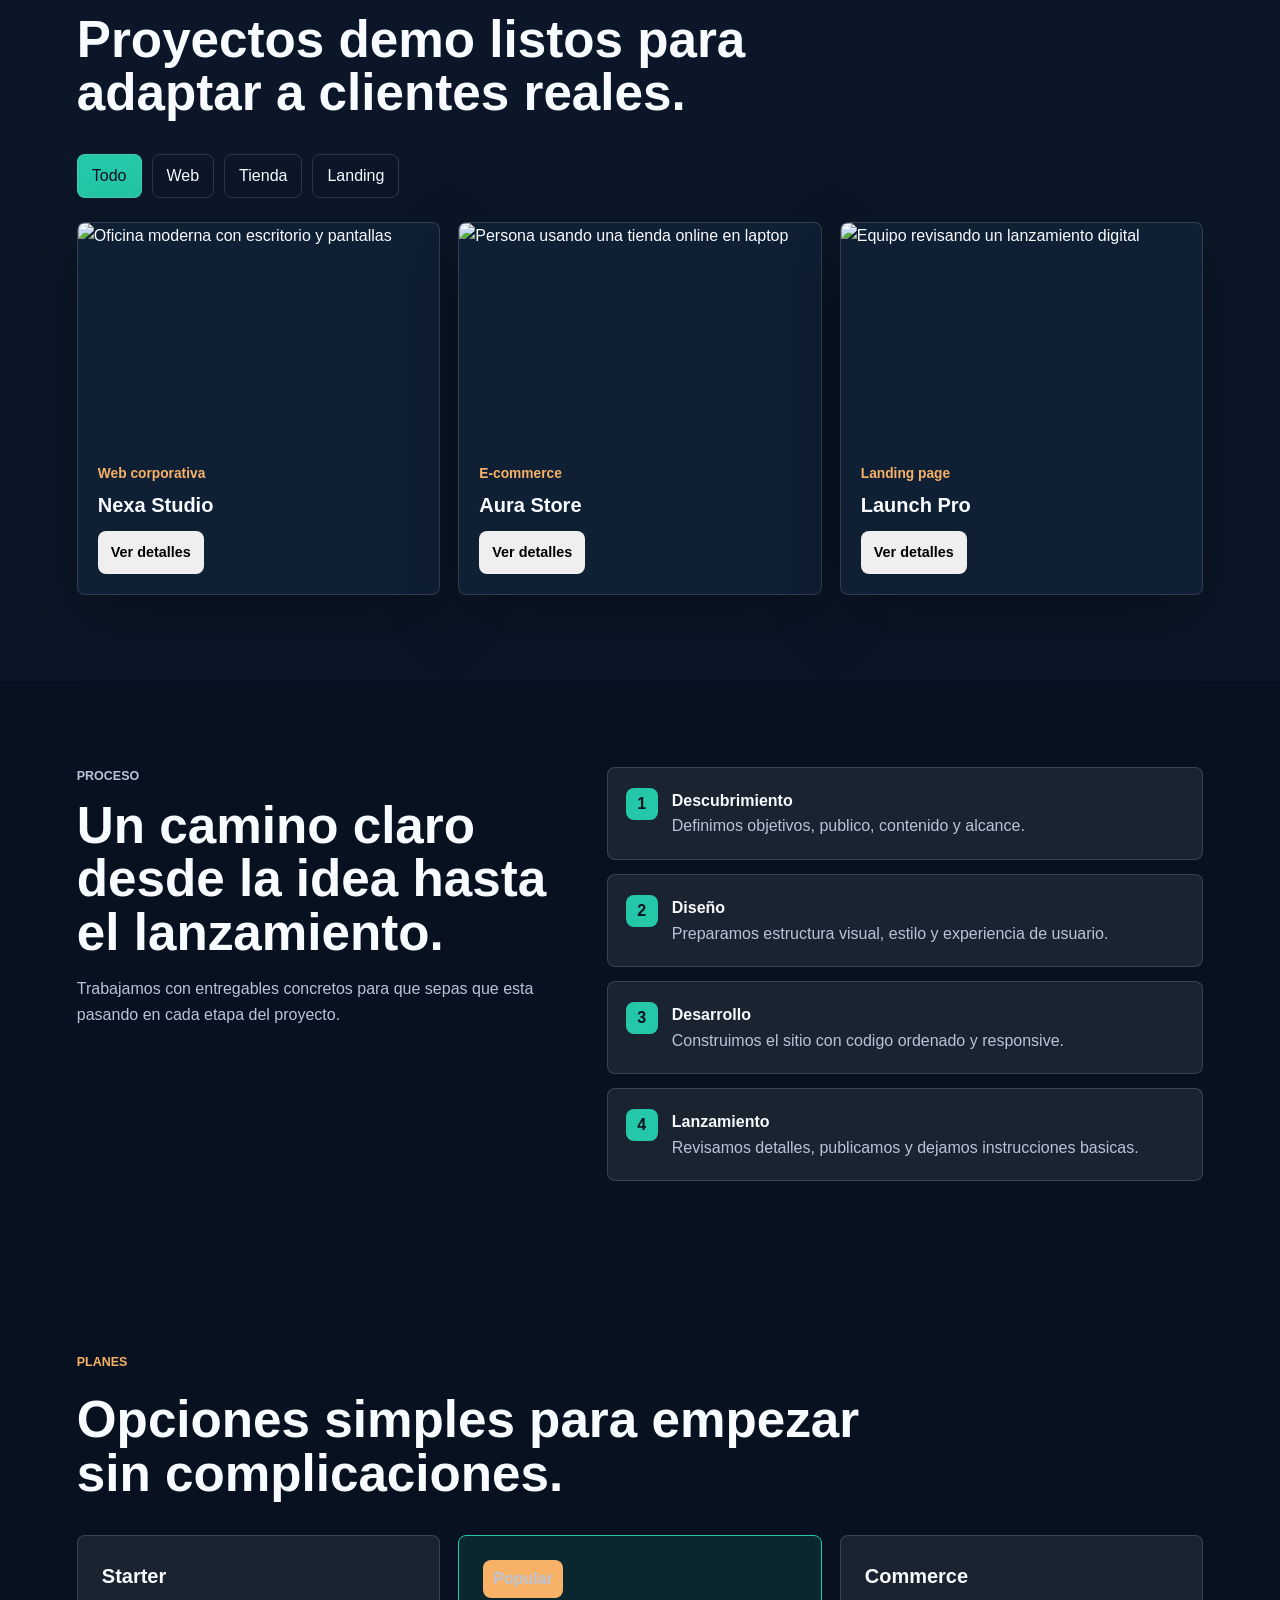
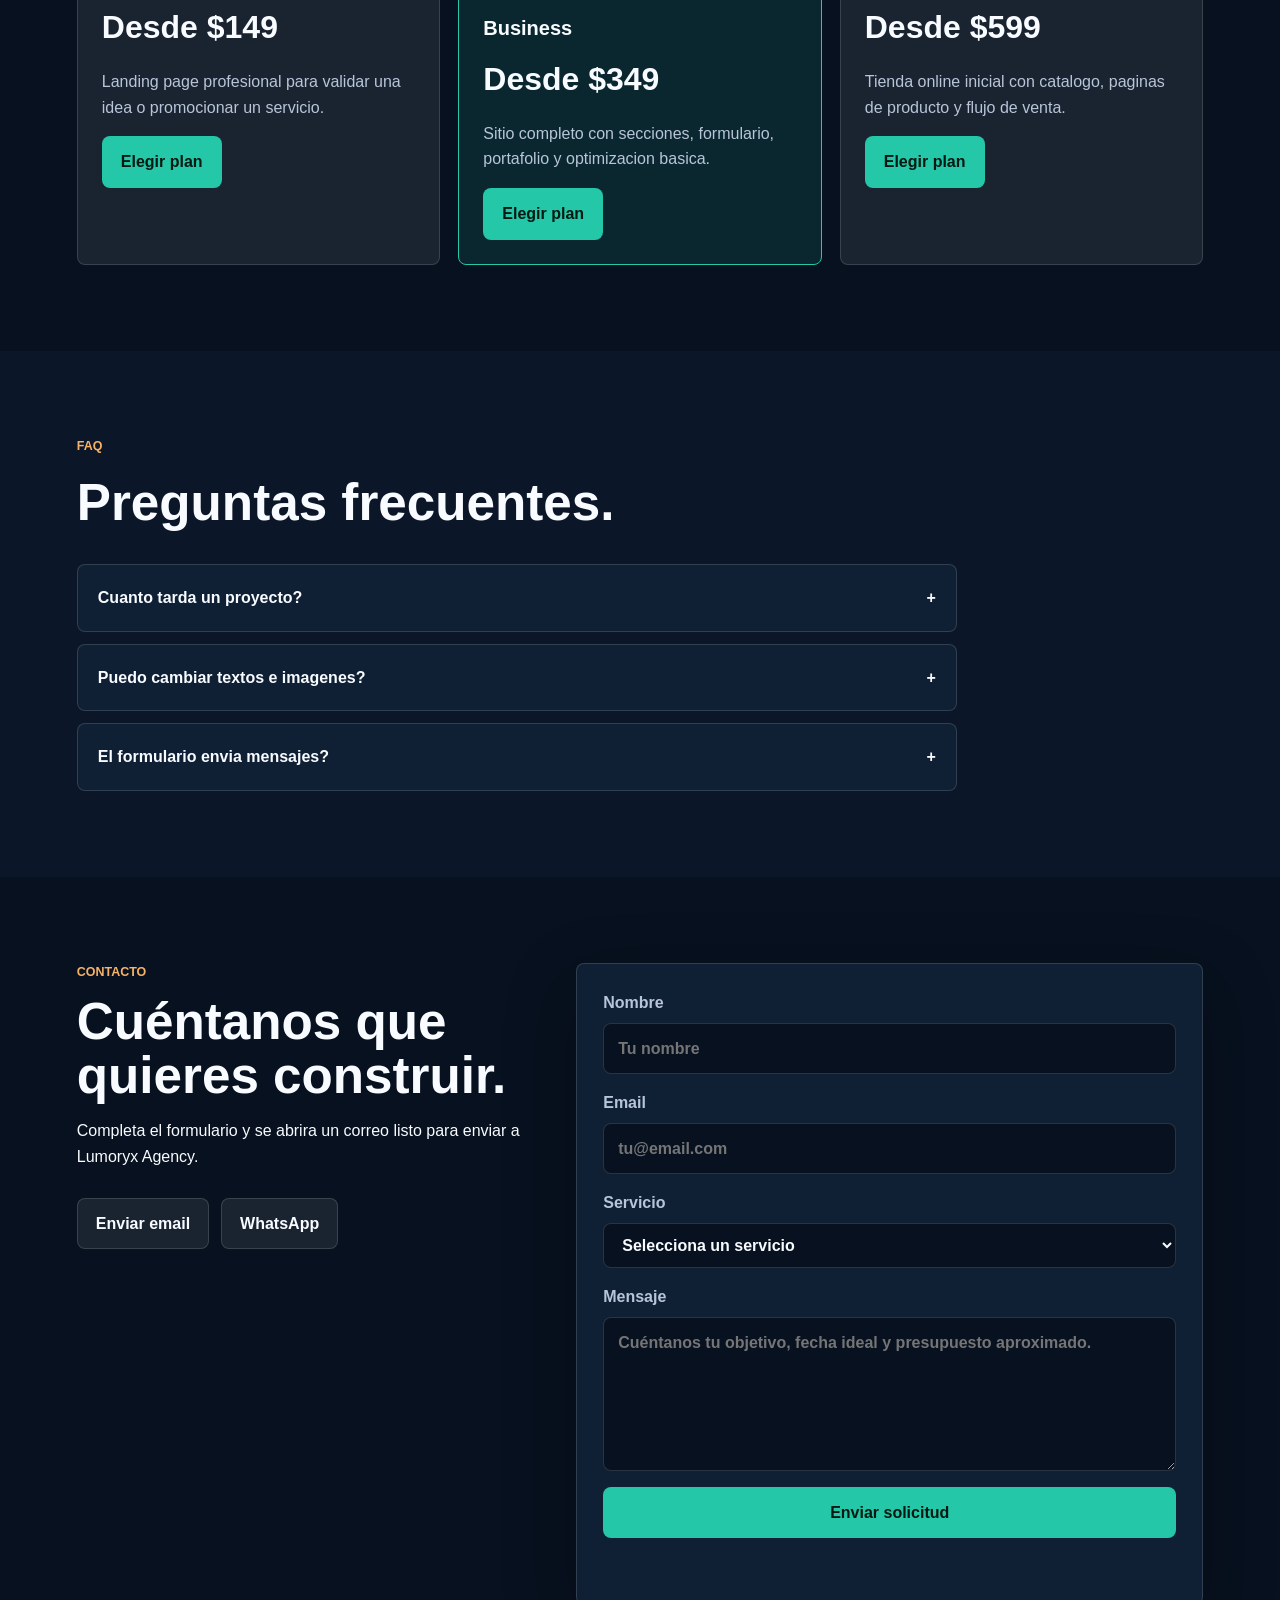
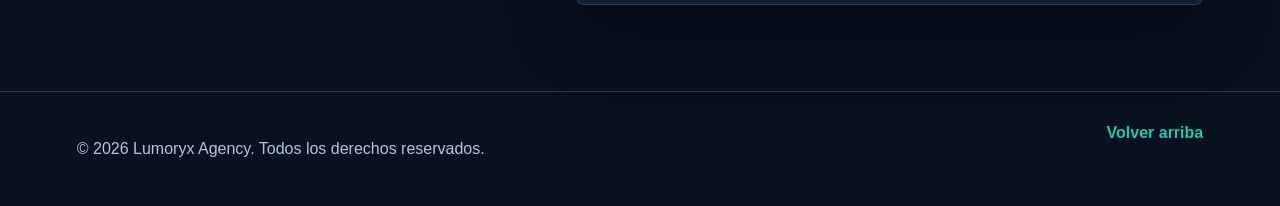
==== commit 1e644795: "Actualizacion de mi pagina web" ====
--- a/index.html
+++ b/index.html
@@ -191,8 +191,8 @@
         <h2>Cuéntanos que quieres construir.</h2>
         <p>Completa el formulario y se abrira un correo listo para enviar a Lumoryx Agency.</p>
         <div class="contact-actions">
-          <a class="btn secondary" href="mailto:hola@lumoryx.agency">Enviar email</a>
-          <a class="btn secondary" href="https://wa.me/51999999999?text=Hola%20Lumoryx%2C%20quiero%20cotizar%20un%20proyecto" target="_blank" rel="noreferrer">WhatsApp</a>
+          <a class="btn secondary" href="mailto:moisesardilesmedina@gmail.com">Enviar email</a>
+          <a class="btn secondary" href="https://wa.me/51955338183?text=Hola%20Lumoryx%2C%20quiero%20cotizar%20un%20proyecto" target="_blank" rel="noreferrer">WhatsApp</a>
         </div>
       </div>
       <form class="contact-form" id="contactForm" novalidate>
@@ -217,7 +217,7 @@
           </select>
         </label>
         <label>Mensaje
-          <textarea id="message" name="message" placeholder="Cuéntanos objetivo, fecha ideal y presupuesto aproximado." rows="5" required></textarea>
+          <textarea id="message" name="message" placeholder="Cuéntanos tu objetivo, fecha ideal y presupuesto aproximado." rows="5" required></textarea>
         </label>
         <button class="btn primary" type="submit">Enviar solicitud</button>
         <p class="form-status" id="formStatus" role="status" aria-live="polite"></p>
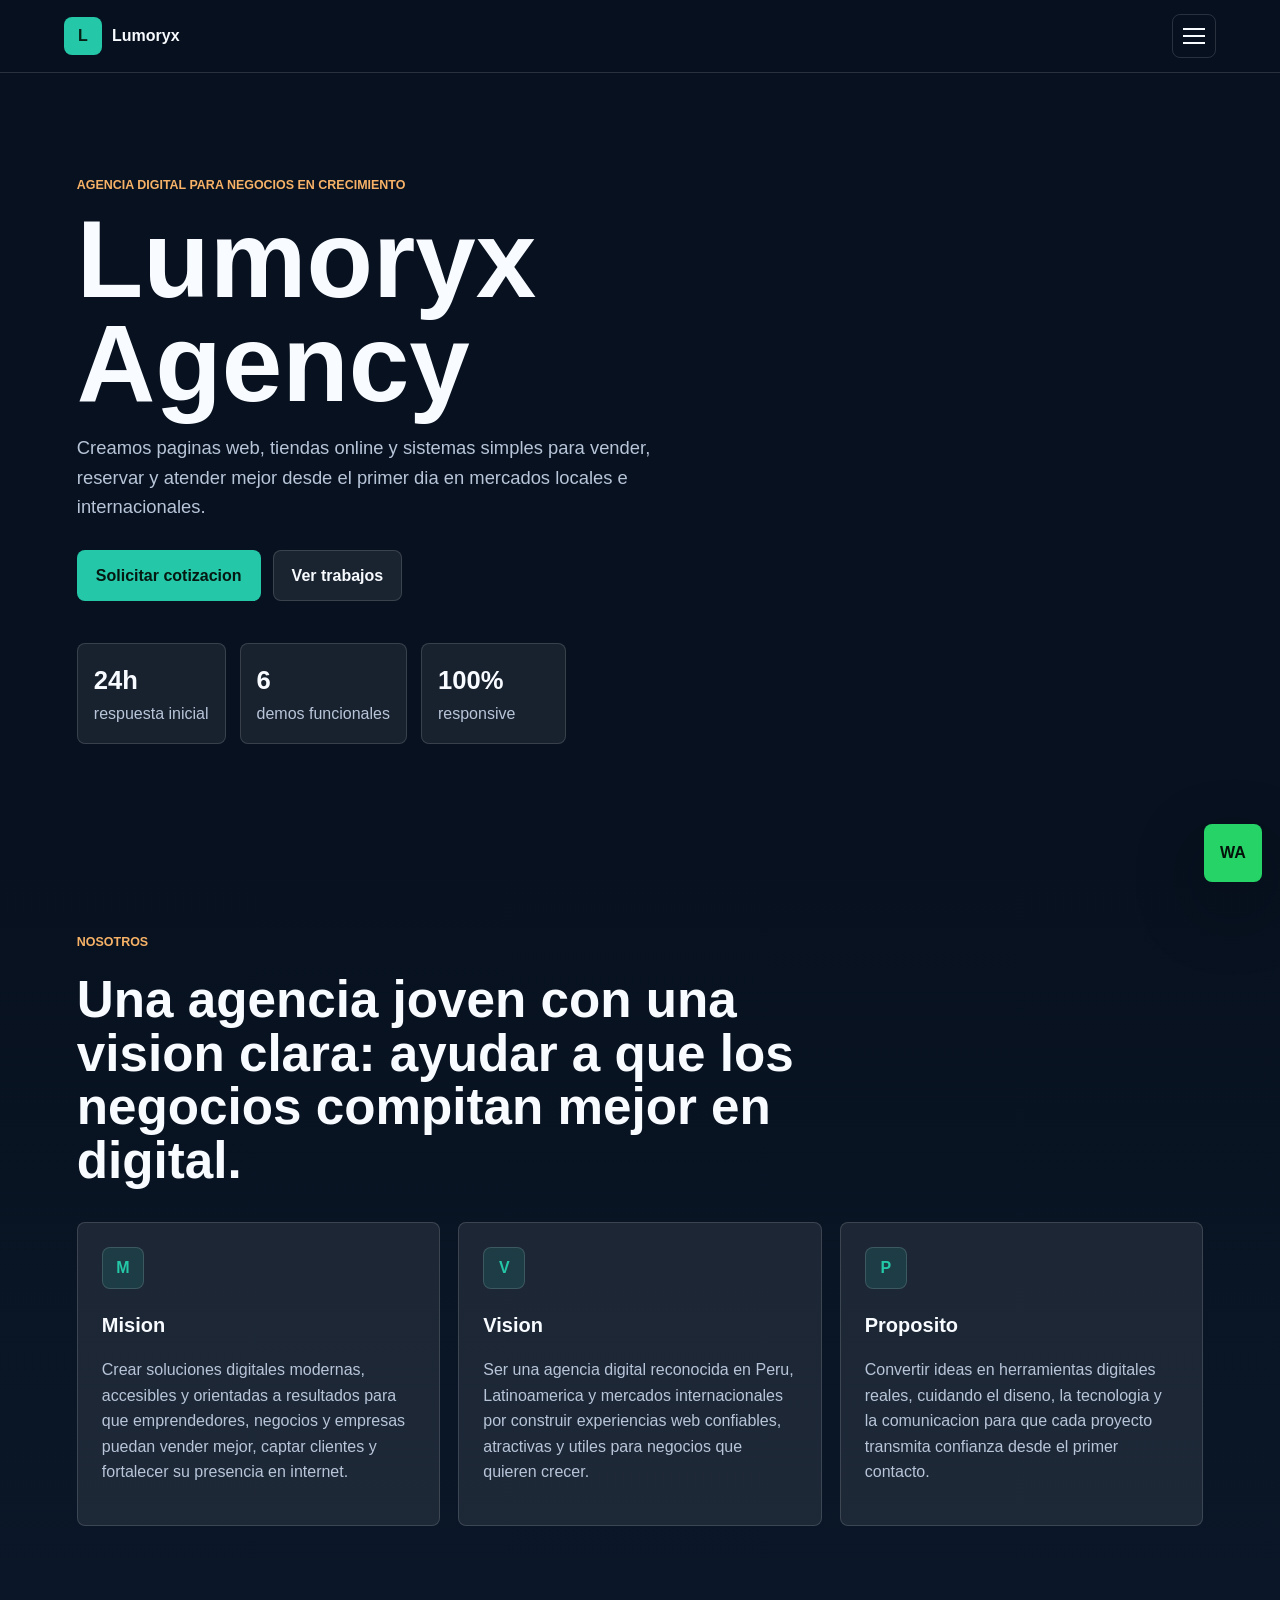
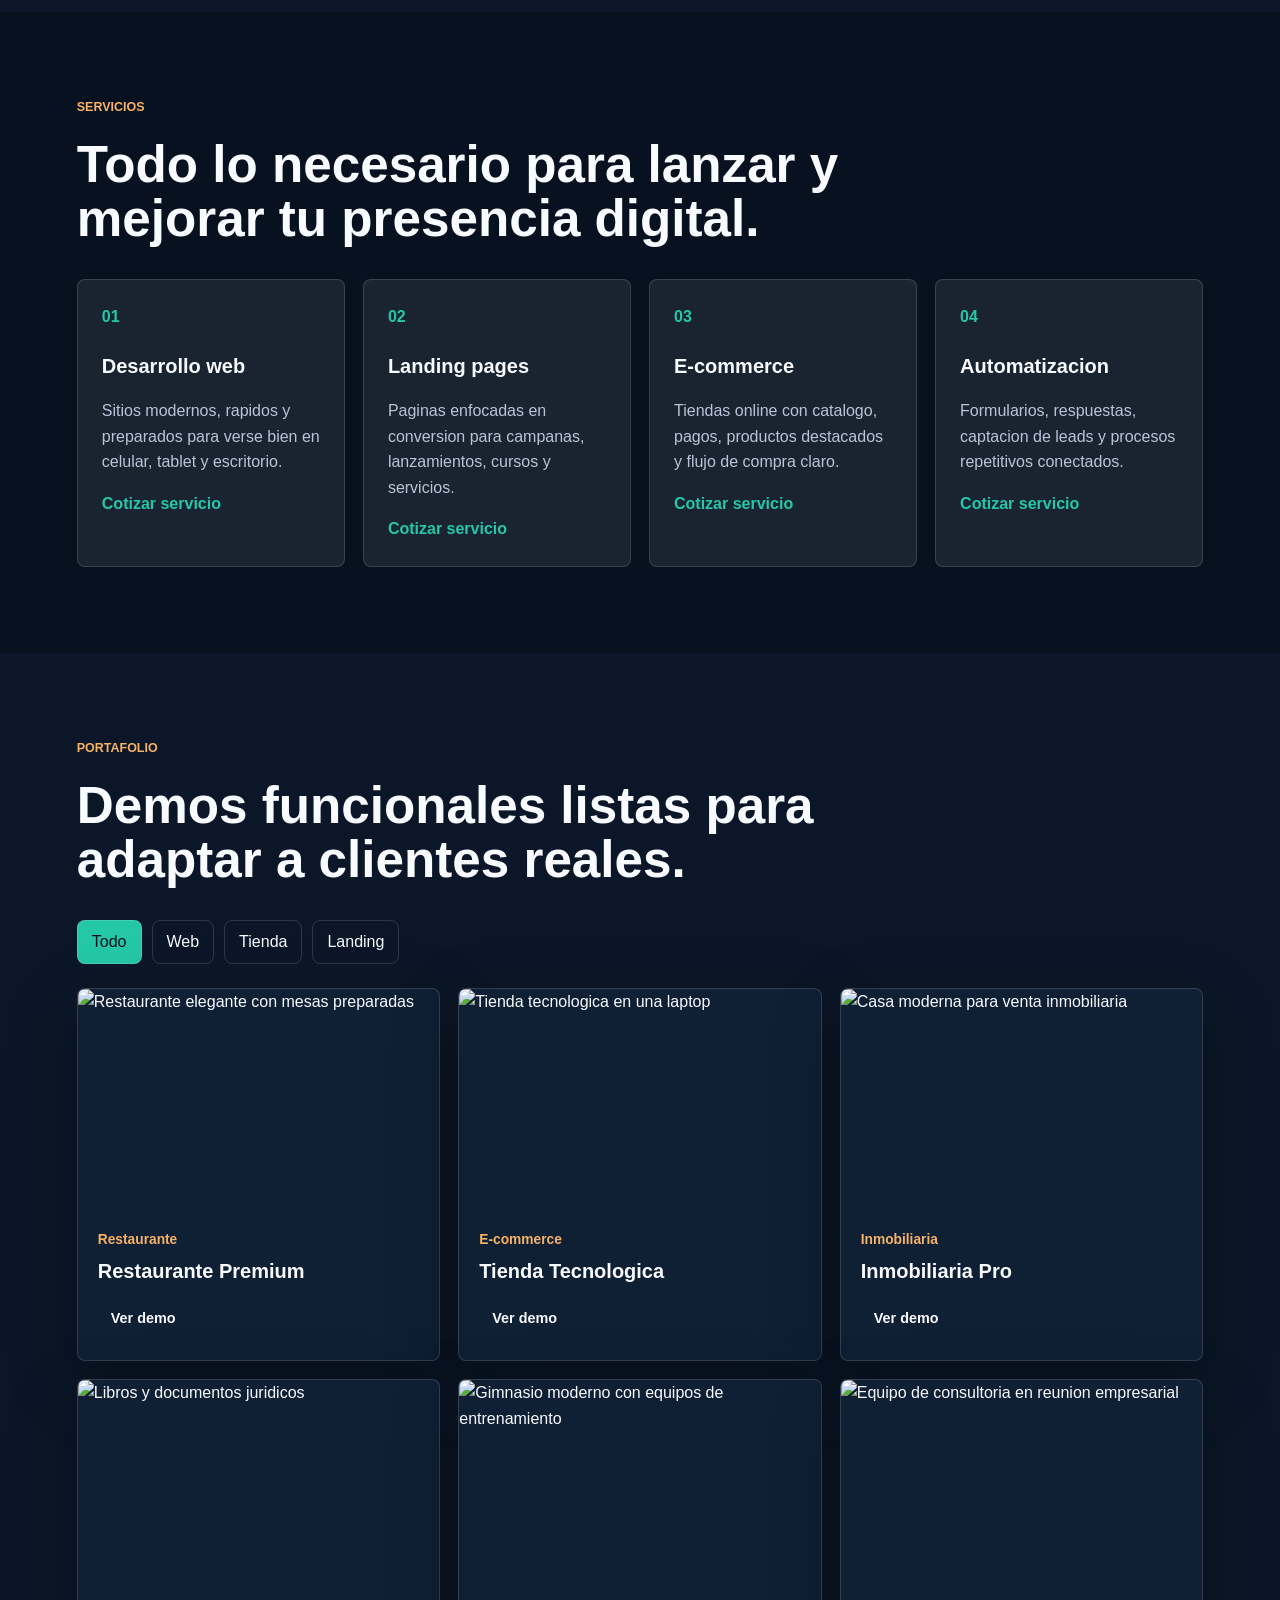
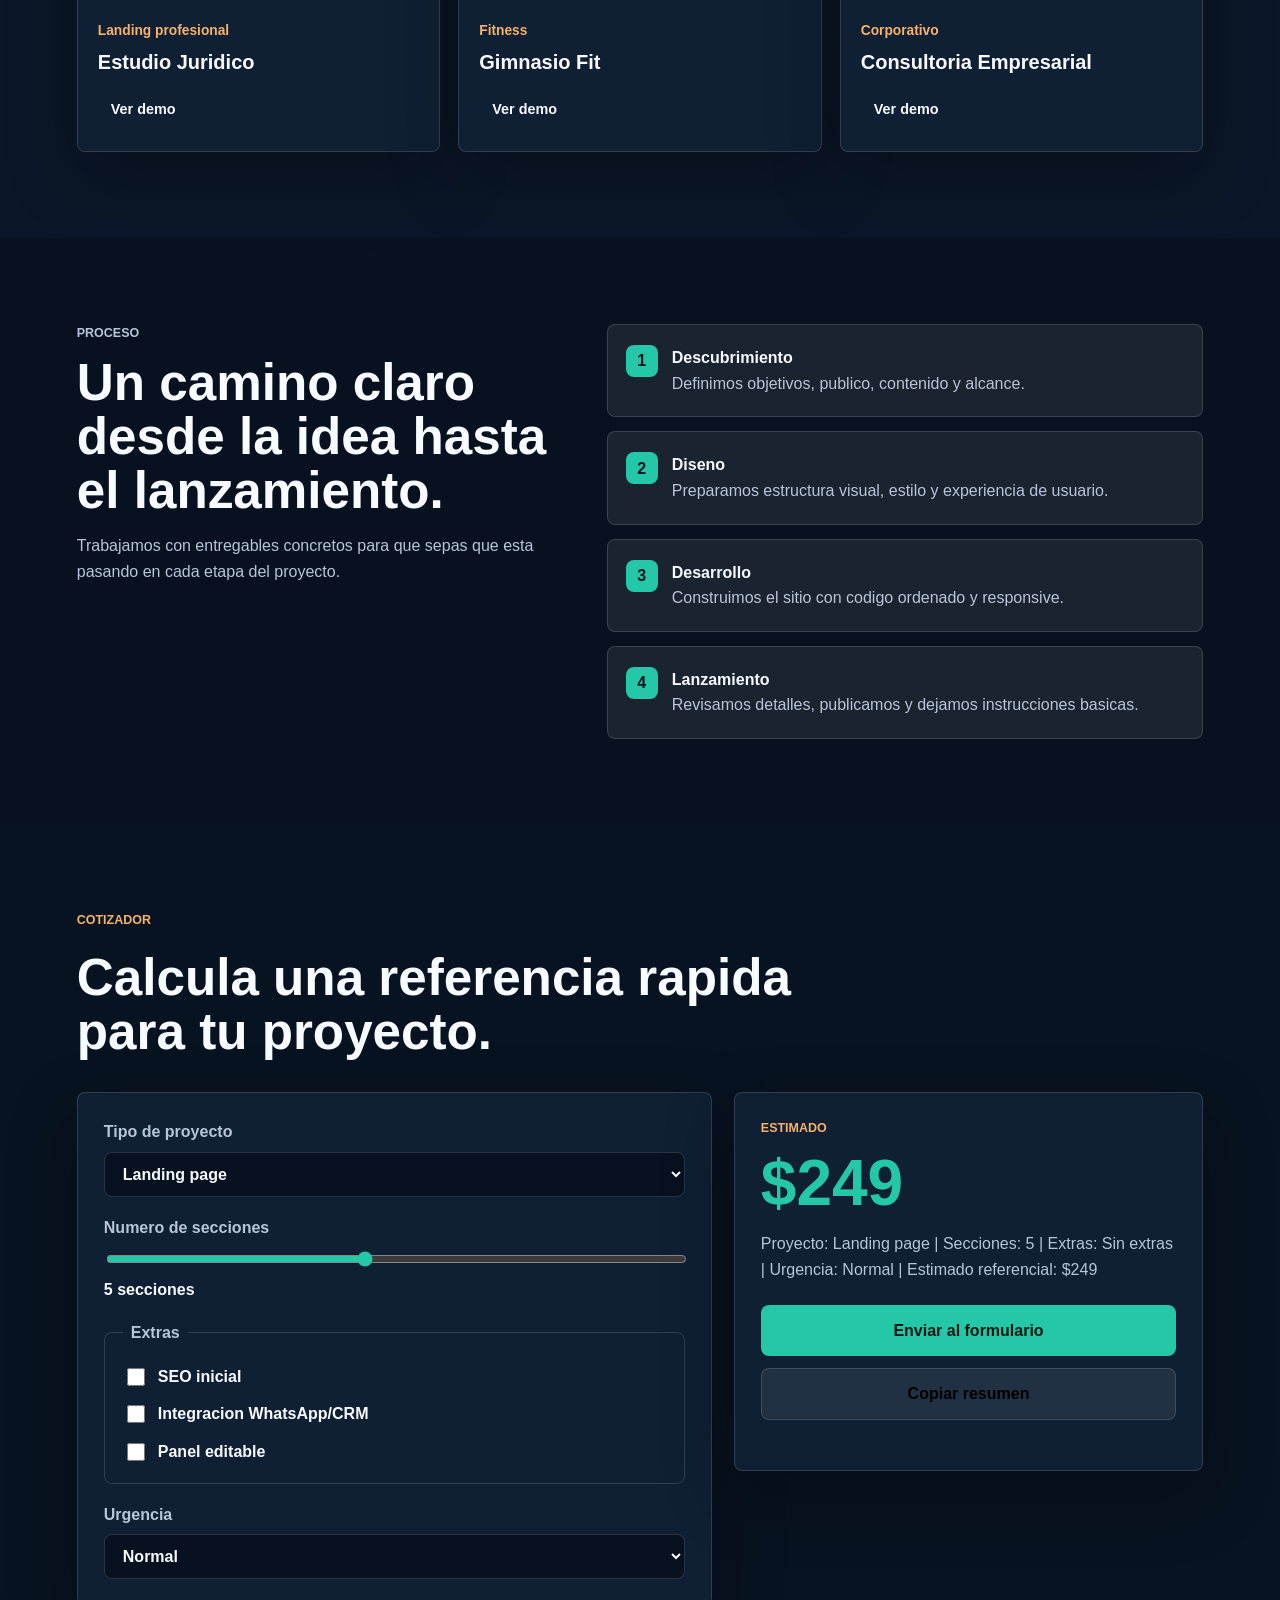
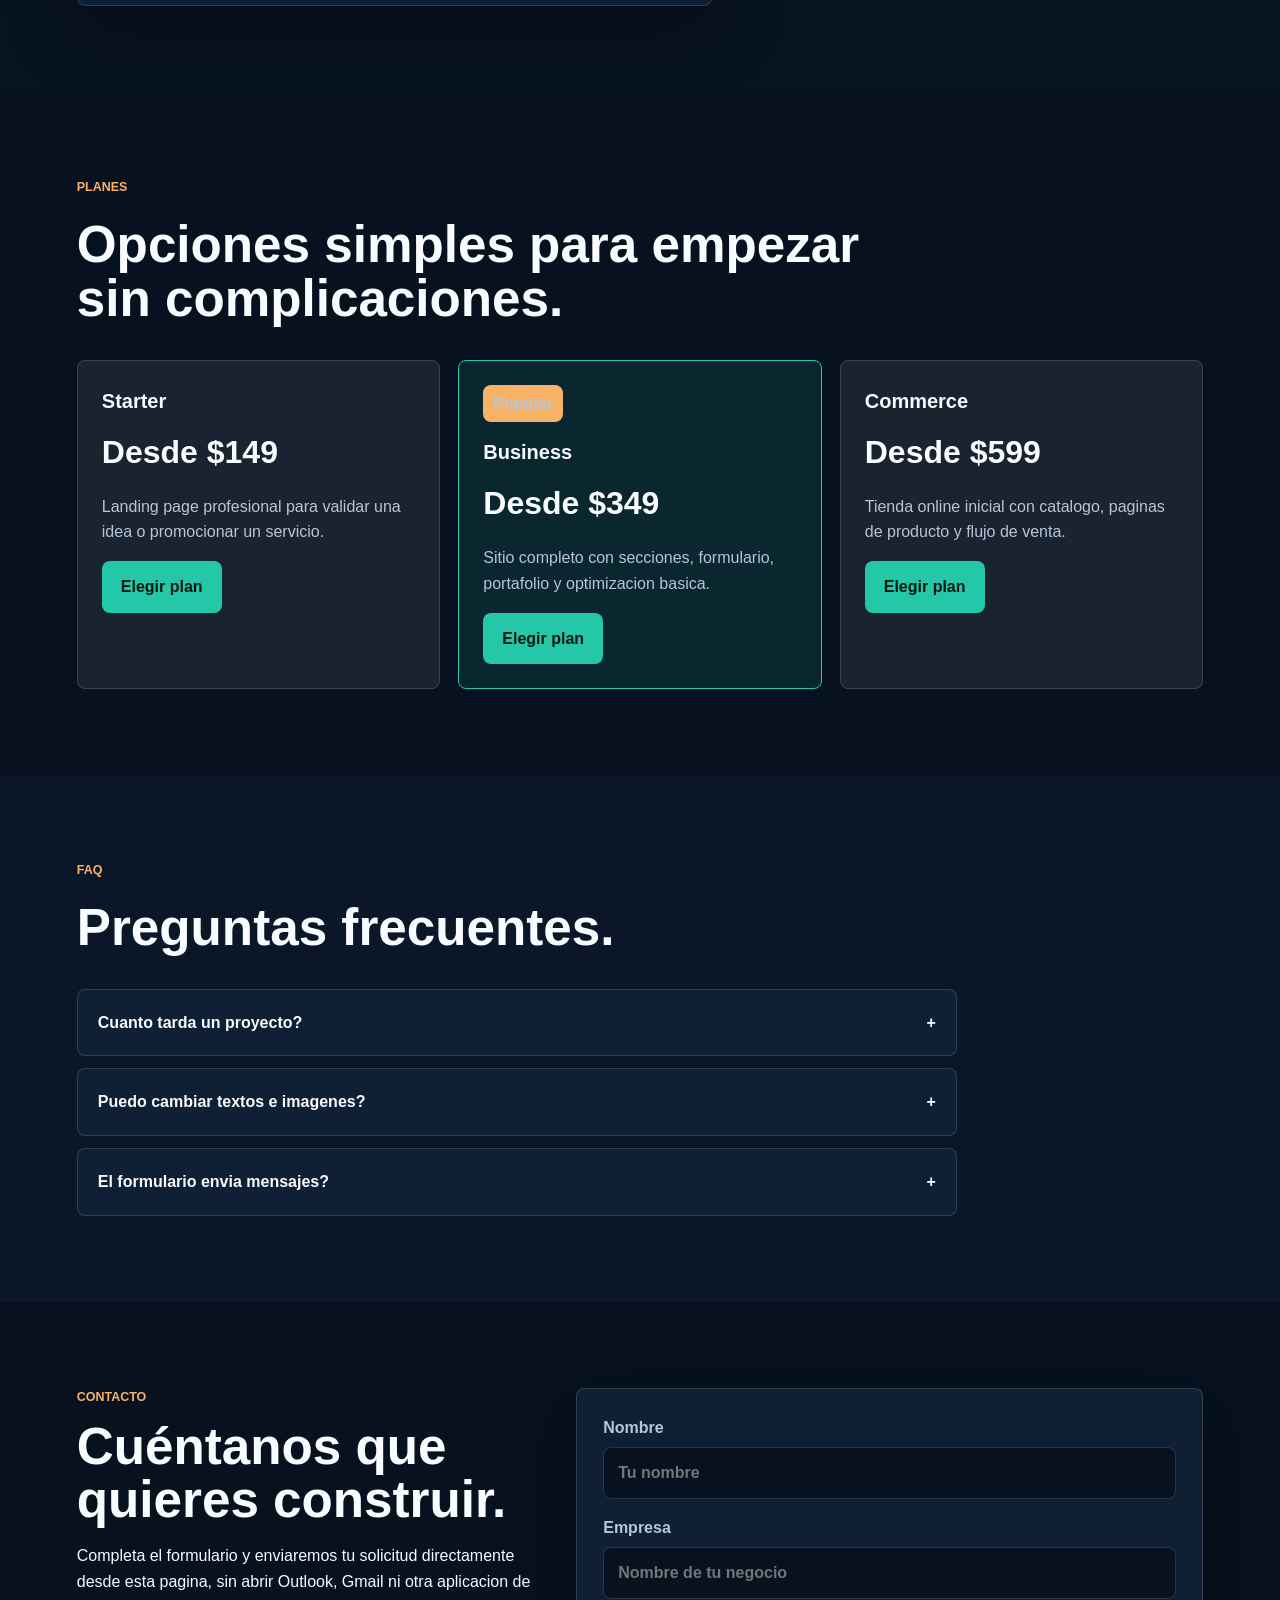
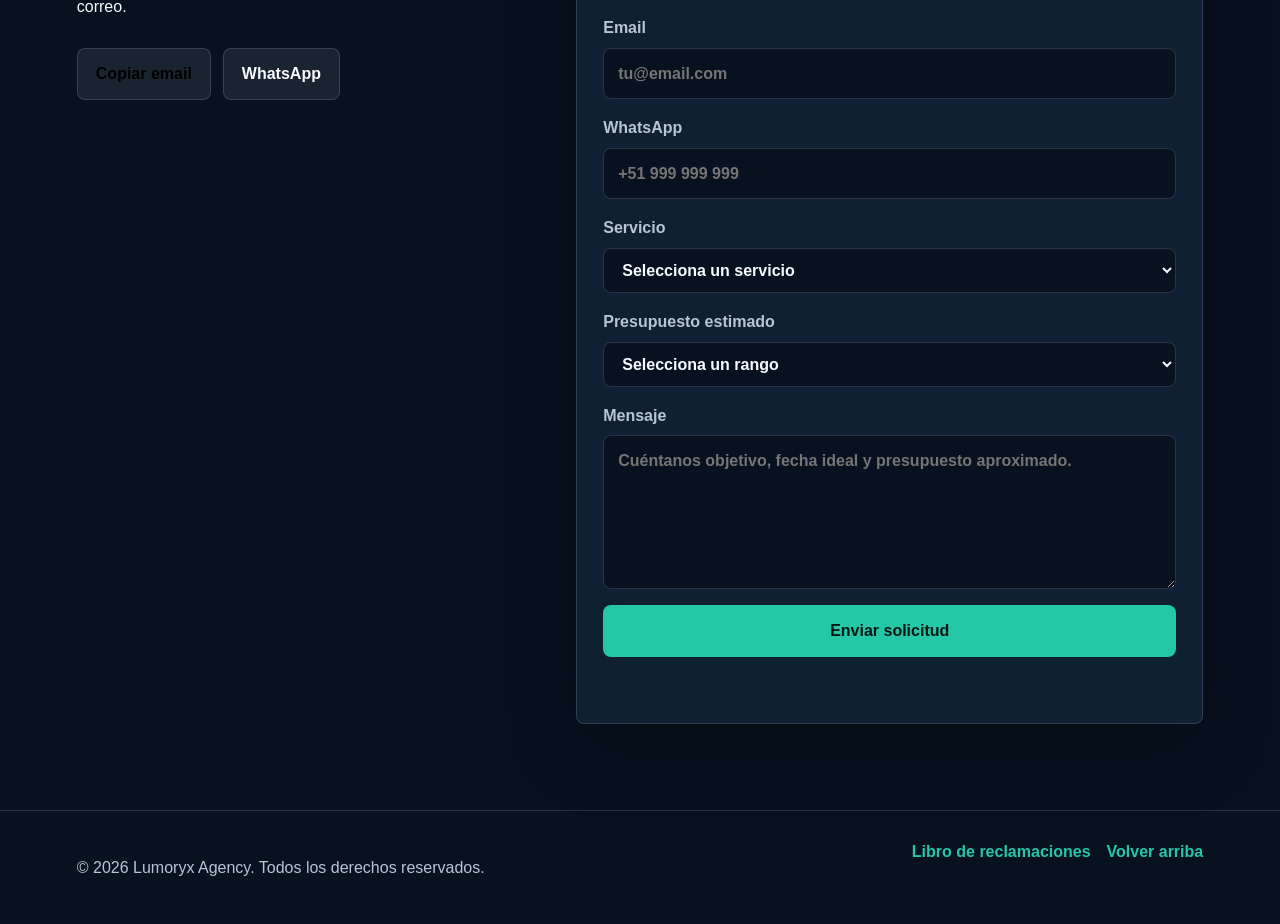
==== commit b29bf98c: "Ya esta quedando para venderla" ====
--- a/index.html
+++ b/index.html
@@ -3,8 +3,8 @@
 <head>
   <meta charset="UTF-8">
   <meta name="viewport" content="width=device-width, initial-scale=1.0">
-  <meta name="description" content="Lumoryx Agency crea sitios web, landing pages, tiendas online y automatizaciones para negocios digitales.">
-  <title>Lumoryx Agency | Webs que convierten</title>
+  <meta name="description" content="Lumoryx Agency crea paginas web, tiendas online, landing pages y automatizaciones para negocios en Peru, Latinoamerica y clientes internacionales.">
+  <title>Lumoryx Agency | Experiencias digitales que convierten</title>
   <link rel="preconnect" href="https://images.unsplash.com">
   <link rel="stylesheet" href="style.css">
 </head>
@@ -20,9 +20,11 @@
       <span></span>
     </button>
     <nav class="main-nav" aria-label="Navegacion principal">
+      <a href="#nosotros">Nosotros</a>
       <a href="#servicios">Servicios</a>
       <a href="#portafolio">Portafolio</a>
       <a href="#proceso">Proceso</a>
+      <a href="#cotizador">Cotizador</a>
       <a href="#precios">Precios</a>
       <a href="#faq">FAQ</a>
       <a href="#contacto" class="nav-cta">Contacto</a>
@@ -34,16 +36,40 @@
       <div class="hero-content">
         <p class="eyebrow">Agencia digital para negocios en crecimiento</p>
         <h1>Lumoryx Agency</h1>
-        <p class="hero-copy">Creamos paginas web, tiendas online y sistemas simples que ayudan a vender, reservar y atender mejor desde el primer dia.</p>
+        <p class="hero-copy">Creamos paginas web, tiendas online y sistemas simples para vender, reservar y atender mejor desde el primer dia en mercados locales e internacionales.</p>
         <div class="hero-actions">
           <a class="btn primary" href="#contacto" data-service="Proyecto web completo">Solicitar cotizacion</a>
           <a class="btn secondary" href="#portafolio">Ver trabajos</a>
         </div>
         <dl class="hero-stats" aria-label="Resultados de Lumoryx">
           <div><dt>24h</dt><dd>respuesta inicial</dd></div>
-          <div><dt>+30</dt><dd>proyectos demo</dd></div>
+          <div><dt>6</dt><dd>demos funcionales</dd></div>
           <div><dt>100%</dt><dd>responsive</dd></div>
         </dl>
+      </div>
+    </section>
+
+    <section class="section identity-section" id="nosotros">
+      <div class="section-head">
+        <p class="eyebrow">Nosotros</p>
+        <h2>Una agencia joven con una vision clara: ayudar a que los negocios compitan mejor en digital.</h2>
+      </div>
+      <div class="identity-grid">
+        <article class="identity-card">
+          <span class="icon">M</span>
+          <h3>Mision</h3>
+          <p>Crear soluciones digitales modernas, accesibles y orientadas a resultados para que emprendedores, negocios y empresas puedan vender mejor, captar clientes y fortalecer su presencia en internet.</p>
+        </article>
+        <article class="identity-card">
+          <span class="icon">V</span>
+          <h3>Vision</h3>
+          <p>Ser una agencia digital reconocida en Peru, Latinoamerica y mercados internacionales por construir experiencias web confiables, atractivas y utiles para negocios que quieren crecer.</p>
+        </article>
+        <article class="identity-card">
+          <span class="icon">P</span>
+          <h3>Proposito</h3>
+          <p>Convertir ideas en herramientas digitales reales, cuidando el diseno, la tecnologia y la comunicacion para que cada proyecto transmita confianza desde el primer contacto.</p>
+        </article>
       </div>
     </section>
 
@@ -62,7 +88,7 @@
         <article class="service-card">
           <span class="icon">02</span>
           <h3>Landing pages</h3>
-          <p>Paginas enfocadas en conversion para campañas, lanzamientos, cursos y servicios.</p>
+          <p>Paginas enfocadas en conversion para campanas, lanzamientos, cursos y servicios.</p>
           <button class="text-action" type="button" data-service="Landing page">Cotizar servicio</button>
         </article>
         <article class="service-card">
@@ -83,7 +109,7 @@
     <section class="section portfolio-section" id="portafolio">
       <div class="section-head">
         <p class="eyebrow">Portafolio</p>
-        <h2>Proyectos demo listos para adaptar a clientes reales.</h2>
+        <h2>Demos funcionales listas para adaptar a clientes reales.</h2>
       </div>
       <div class="filter-bar" aria-label="Filtrar portafolio">
         <button class="filter-btn active" type="button" data-filter="all">Todo</button>
@@ -92,28 +118,52 @@
         <button class="filter-btn" type="button" data-filter="landing">Landing</button>
       </div>
       <div class="portfolio-grid">
-        <article class="project-card" data-category="web" data-title="Nexa Studio" data-description="Sitio corporativo para estudio creativo con secciones de servicios, testimonios y formulario de contacto.">
-          <img src="https://images.unsplash.com/photo-1497366754035-f200968a6e72?auto=format&fit=crop&w=900&q=80" alt="Oficina moderna con escritorio y pantallas">
-          <div>
-            <p>Web corporativa</p>
-            <h3>Nexa Studio</h3>
-            <button class="btn small project-open" type="button">Ver detalles</button>
-          </div>
-        </article>
-        <article class="project-card" data-category="ecommerce" data-title="Aura Store" data-description="Tienda online demo con productos destacados, carrito visual y llamados a comprar por categoria.">
-          <img src="https://images.unsplash.com/photo-1556742049-0cfed4f6a45d?auto=format&fit=crop&w=900&q=80" alt="Persona usando una tienda online en laptop">
+        <article class="project-card" data-category="web">
+          <img src="https://images.unsplash.com/photo-1414235077428-338989a2e8c0?auto=format&fit=crop&w=900&q=80" alt="Restaurante elegante con mesas preparadas">
+          <div>
+            <p>Restaurante</p>
+            <h3>Restaurante Premium</h3>
+            <a class="btn small" href="demos/restaurante.html">Ver demo</a>
+          </div>
+        </article>
+        <article class="project-card" data-category="ecommerce">
+          <img src="https://images.unsplash.com/photo-1516321318423-f06f85e504b3?auto=format&fit=crop&w=900&q=80" alt="Tienda tecnologica en una laptop">
           <div>
             <p>E-commerce</p>
-            <h3>Aura Store</h3>
-            <button class="btn small project-open" type="button">Ver detalles</button>
-          </div>
-        </article>
-        <article class="project-card" data-category="landing" data-title="Launch Pro" data-description="Landing page para captar leads, presentar beneficios y enviar solicitudes directas al equipo comercial.">
-          <img src="https://images.unsplash.com/photo-1559136555-9303baea8ebd?auto=format&fit=crop&w=900&q=80" alt="Equipo revisando un lanzamiento digital">
-          <div>
-            <p>Landing page</p>
-            <h3>Launch Pro</h3>
-            <button class="btn small project-open" type="button">Ver detalles</button>
+            <h3>Tienda Tecnologica</h3>
+            <a class="btn small" href="demos/ecommerce.html">Ver demo</a>
+          </div>
+        </article>
+        <article class="project-card" data-category="web">
+          <img src="https://images.unsplash.com/photo-1560518883-ce09059eeffa?auto=format&fit=crop&w=900&q=80" alt="Casa moderna para venta inmobiliaria">
+          <div>
+            <p>Inmobiliaria</p>
+            <h3>Inmobiliaria Pro</h3>
+            <a class="btn small" href="demos/inmobiliaria.html">Ver demo</a>
+          </div>
+        </article>
+        <article class="project-card" data-category="landing">
+          <img src="https://images.unsplash.com/photo-1589829545856-d10d557cf95f?auto=format&fit=crop&w=900&q=80" alt="Libros y documentos juridicos">
+          <div>
+            <p>Landing profesional</p>
+            <h3>Estudio Juridico</h3>
+            <a class="btn small" href="demos/estudio-juridico.html">Ver demo</a>
+          </div>
+        </article>
+        <article class="project-card" data-category="landing">
+          <img src="https://images.unsplash.com/photo-1534438327276-14e5300c3a48?auto=format&fit=crop&w=900&q=80" alt="Gimnasio moderno con equipos de entrenamiento">
+          <div>
+            <p>Fitness</p>
+            <h3>Gimnasio Fit</h3>
+            <a class="btn small" href="demos/gimnasio.html">Ver demo</a>
+          </div>
+        </article>
+        <article class="project-card" data-category="web">
+          <img src="https://images.unsplash.com/photo-1552664730-d307ca884978?auto=format&fit=crop&w=900&q=80" alt="Equipo de consultoria en reunion empresarial">
+          <div>
+            <p>Corporativo</p>
+            <h3>Consultoria Empresarial</h3>
+            <a class="btn small" href="demos/consultoria.html">Ver demo</a>
           </div>
         </article>
       </div>
@@ -127,10 +177,65 @@
       </div>
       <ol class="timeline">
         <li><strong>Descubrimiento</strong><span>Definimos objetivos, publico, contenido y alcance.</span></li>
-        <li><strong>Diseño</strong><span>Preparamos estructura visual, estilo y experiencia de usuario.</span></li>
+        <li><strong>Diseno</strong><span>Preparamos estructura visual, estilo y experiencia de usuario.</span></li>
         <li><strong>Desarrollo</strong><span>Construimos el sitio con codigo ordenado y responsive.</span></li>
         <li><strong>Lanzamiento</strong><span>Revisamos detalles, publicamos y dejamos instrucciones basicas.</span></li>
       </ol>
+    </section>
+
+    <section class="section calculator-section" id="cotizador">
+      <div class="section-head">
+        <p class="eyebrow">Cotizador</p>
+        <h2>Calcula una referencia rapida para tu proyecto.</h2>
+      </div>
+      <div class="calculator">
+        <form class="calculator-panel" id="quoteCalculator">
+          <label>Tipo de proyecto
+            <select id="quoteType" name="quoteType">
+              <option value="149" data-label="Landing page">Landing page</option>
+              <option value="349" data-label="Sitio web completo">Sitio web completo</option>
+              <option value="599" data-label="Tienda online">Tienda online</option>
+              <option value="449" data-label="Automatizacion">Automatizacion</option>
+            </select>
+          </label>
+          <label>Numero de secciones
+            <input id="quoteSections" name="quoteSections" type="range" min="1" max="10" value="5">
+            <span class="range-value"><strong id="sectionCount">5</strong> secciones</span>
+          </label>
+          <fieldset>
+            <legend>Extras</legend>
+            <label class="check-row">
+              <input type="checkbox" name="extras" value="80" data-label="SEO inicial">
+              <span>SEO inicial</span>
+            </label>
+            <label class="check-row">
+              <input type="checkbox" name="extras" value="120" data-label="Integracion WhatsApp/CRM">
+              <span>Integracion WhatsApp/CRM</span>
+            </label>
+            <label class="check-row">
+              <input type="checkbox" name="extras" value="160" data-label="Panel editable">
+              <span>Panel editable</span>
+            </label>
+          </fieldset>
+          <label>Urgencia
+            <select id="quoteUrgency" name="quoteUrgency">
+              <option value="0" data-label="Normal">Normal</option>
+              <option value="90" data-label="Entrega rapida">Entrega rapida</option>
+              <option value="180" data-label="Prioridad express">Prioridad express</option>
+            </select>
+          </label>
+        </form>
+        <aside class="quote-summary" aria-live="polite">
+          <p class="eyebrow">Estimado</p>
+          <p class="quote-price" id="quotePrice">$0</p>
+          <p id="quoteSummary">Selecciona las opciones para calcular tu proyecto.</p>
+          <div class="quote-actions">
+            <button class="btn primary" type="button" id="sendQuote">Enviar al formulario</button>
+            <button class="btn secondary" type="button" id="copyQuote">Copiar resumen</button>
+          </div>
+          <p class="form-status" id="quoteStatus" role="status" aria-live="polite"></p>
+        </aside>
+      </div>
     </section>
 
     <section class="section" id="precios">
@@ -180,7 +285,7 @@
         <button class="faq-item" type="button" aria-expanded="false">
           <span>El formulario envia mensajes?</span>
           <strong>+</strong>
-          <p>En esta version abre un correo con los datos completados. Se puede conectar despues a un backend o servicio externo.</p>
+          <p>Si. El formulario envia la solicitud desde la pagina usando un servicio externo para sitios estaticos.</p>
         </button>
       </div>
     </section>
@@ -189,18 +294,26 @@
       <div>
         <p class="eyebrow">Contacto</p>
         <h2>Cuéntanos que quieres construir.</h2>
-        <p>Completa el formulario y se abrira un correo listo para enviar a Lumoryx Agency.</p>
+        <p>Completa el formulario y enviaremos tu solicitud directamente desde esta pagina, sin abrir Outlook, Gmail ni otra aplicacion de correo.</p>
         <div class="contact-actions">
-          <a class="btn secondary" href="mailto:moisesardilesmedina@gmail.com">Enviar email</a>
+          <button class="btn secondary" type="button" id="copyEmail" data-email="moisesardilesmedina@gmail.com">Copiar email</button>
           <a class="btn secondary" href="https://wa.me/51955338183?text=Hola%20Lumoryx%2C%20quiero%20cotizar%20un%20proyecto" target="_blank" rel="noreferrer">WhatsApp</a>
         </div>
       </div>
-      <form class="contact-form" id="contactForm" novalidate>
+      <form class="contact-form" id="contactForm" novalidate data-recipient="moisesardilesmedina@gmail.com">
+        <input type="hidden" name="_subject" value="Nueva solicitud desde Lumoryx Agency">
+        <input type="text" name="_honey" tabindex="-1" autocomplete="off" class="hidden-field" aria-hidden="true">
         <label>Nombre
           <input id="name" name="name" type="text" placeholder="Tu nombre" required>
         </label>
+        <label>Empresa
+          <input id="company" name="company" type="text" placeholder="Nombre de tu negocio">
+        </label>
         <label>Email
           <input id="email" name="email" type="email" placeholder="tu@email.com" required>
+        </label>
+        <label>WhatsApp
+          <input id="phone" name="phone" type="tel" placeholder="+51 999 999 999" required>
         </label>
         <label>Servicio
           <select id="service" name="service" required>
@@ -216,8 +329,18 @@
             <option>Proyecto similar</option>
           </select>
         </label>
+        <label>Presupuesto estimado
+          <select id="budget" name="budget" required>
+            <option value="">Selecciona un rango</option>
+            <option>Menos de $150</option>
+            <option>$150 - $350</option>
+            <option>$350 - $600</option>
+            <option>$600 - $1000</option>
+            <option>Mas de $1000</option>
+          </select>
+        </label>
         <label>Mensaje
-          <textarea id="message" name="message" placeholder="Cuéntanos tu objetivo, fecha ideal y presupuesto aproximado." rows="5" required></textarea>
+          <textarea id="message" name="message" placeholder="Cuéntanos objetivo, fecha ideal y presupuesto aproximado." rows="5" required></textarea>
         </label>
         <button class="btn primary" type="submit">Enviar solicitud</button>
         <p class="form-status" id="formStatus" role="status" aria-live="polite"></p>
@@ -227,8 +350,13 @@
 
   <footer class="site-footer">
     <p>© 2026 Lumoryx Agency. Todos los derechos reservados.</p>
-    <a href="#inicio">Volver arriba</a>
+    <nav class="footer-links" aria-label="Enlaces legales">
+      <a href="libro-reclamaciones.html">Libro de reclamaciones</a>
+      <a href="#inicio">Volver arriba</a>
+    </nav>
   </footer>
+
+  <a class="whatsapp-float" href="https://wa.me/51955338183?text=Hola%20Lumoryx%2C%20quiero%20cotizar%20un%20proyecto" target="_blank" rel="noreferrer" aria-label="Contactar por WhatsApp">WA</a>
 
   <div class="modal" id="projectModal" aria-hidden="true" role="dialog" aria-labelledby="modalTitle">
     <div class="modal-panel">
@@ -240,6 +368,7 @@
     </div>
   </div>
 
+  <script src="https://cdn.jsdelivr.net/npm/@emailjs/browser@4/dist/email.min.js"></script>
   <script src="script.js"></script>
 </body>
 </html>
--- a/style.css
+++ b/style.css
@@ -77,12 +77,37 @@
 }
 
 .main-nav {
+  position: absolute;
+  right: clamp(18px, 5vw, 72px);
+  top: calc(100% + 12px);
+  z-index: 30;
+  display: grid;
+  width: min(320px, calc(100vw - 36px));
+  gap: 8px;
+  padding: 16px;
+  border: 1px solid var(--line);
+  border-radius: 8px;
+  background: rgba(15, 31, 52, 0.96);
+  box-shadow: var(--shadow);
+  opacity: 0;
+  pointer-events: none;
+  transform: translateY(-8px);
+  transition: opacity 0.2s ease, transform 0.2s ease;
+  backdrop-filter: blur(18px);
+}
+
+.main-nav.open {
+  opacity: 1;
+  pointer-events: auto;
+  transform: translateY(0);
+}
+
+.main-nav a {
   display: flex;
   align-items: center;
-  gap: 20px;
-}
-
-.main-nav a {
+  min-height: 42px;
+  padding: 9px 12px;
+  border-radius: 8px;
   color: var(--muted);
   font-size: 0.96rem;
   text-decoration: none;
@@ -90,32 +115,73 @@
 
 .main-nav a:hover,
 .main-nav a.active {
+  background: rgba(255, 255, 255, 0.08);
   color: var(--text);
 }
 
 .main-nav .nav-cta {
+  justify-content: center;
   color: #07111f;
-  padding: 9px 14px;
-  border-radius: 8px;
   background: var(--primary);
   font-weight: 700;
 }
 
 .menu-toggle {
-  display: none;
+  display: flex;
+  flex-direction: column;
   width: 44px;
   height: 44px;
+  align-items: center;
+  justify-content: center;
+  gap: 5px;
   padding: 10px;
   border: 1px solid var(--line);
   border-radius: 8px;
   background: transparent;
+  cursor: pointer;
+  transition: border-color 0.2s ease, background 0.2s ease;
+}
+
+.menu-toggle:hover,
+.menu-toggle[aria-expanded="true"] {
+  border-color: var(--primary);
+  background: rgba(36, 199, 167, 0.1);
 }
 
 .menu-toggle span {
   display: block;
+  width: 22px;
   height: 2px;
-  margin: 5px 0;
+  margin: 0;
   background: var(--text);
+  transition: transform 0.2s ease, opacity 0.2s ease;
+}
+
+.menu-toggle[aria-expanded="true"] span:nth-child(1) {
+  transform: translateY(7px) rotate(45deg);
+}
+
+.menu-toggle[aria-expanded="true"] span:nth-child(2) {
+  opacity: 0;
+}
+
+.menu-toggle[aria-expanded="true"] span:nth-child(3) {
+  transform: translateY(-7px) rotate(-45deg);
+}
+
+.legal-nav {
+  position: static;
+  display: flex;
+  width: auto;
+  flex-wrap: wrap;
+  padding: 0;
+  border: 0;
+  background: transparent;
+  box-shadow: none;
+  opacity: 1;
+  pointer-events: auto;
+  transform: none;
+  backdrop-filter: none;
 }
 
 .hero {
@@ -257,19 +323,22 @@
 
 .service-grid,
 .portfolio-grid,
-.pricing-grid {
+.pricing-grid,
+.identity-grid {
   display: grid;
   grid-template-columns: repeat(4, minmax(0, 1fr));
   gap: 18px;
 }
 
 .portfolio-grid,
-.pricing-grid {
+.pricing-grid,
+.identity-grid {
   grid-template-columns: repeat(3, minmax(0, 1fr));
 }
 
 .service-card,
-.price-card {
+.price-card,
+.identity-card {
   padding: 24px;
   border: 1px solid var(--line);
   border-radius: 8px;
@@ -278,8 +347,27 @@
 
 .service-card p,
 .price-card p,
+.identity-card p,
 .split p {
   color: var(--muted);
+}
+
+.identity-section {
+  background: linear-gradient(180deg, #07111f 0%, #0b1728 100%);
+}
+
+.identity-card {
+  min-height: 260px;
+}
+
+.identity-card .icon {
+  display: grid;
+  width: 42px;
+  height: 42px;
+  place-items: center;
+  border: 1px solid var(--line);
+  border-radius: 8px;
+  background: rgba(36, 199, 167, 0.14);
 }
 
 .icon {
@@ -398,6 +486,95 @@
   color: var(--muted);
 }
 
+.calculator-section {
+  background: #081321;
+}
+
+.calculator {
+  display: grid;
+  grid-template-columns: 1.15fr 0.85fr;
+  gap: 22px;
+  align-items: start;
+}
+
+.calculator-panel,
+.quote-summary {
+  border: 1px solid var(--line);
+  border-radius: 8px;
+  background: var(--surface);
+  box-shadow: var(--shadow);
+}
+
+.calculator-panel {
+  display: grid;
+  gap: 18px;
+  padding: 26px;
+}
+
+fieldset {
+  display: grid;
+  gap: 12px;
+  margin: 0;
+  padding: 18px;
+  border: 1px solid var(--line);
+  border-radius: 8px;
+}
+
+legend {
+  padding: 0 8px;
+  color: var(--muted);
+  font-weight: 800;
+}
+
+.check-row {
+  display: flex;
+  grid-template-columns: auto 1fr;
+  align-items: center;
+  gap: 10px;
+  color: var(--text);
+  cursor: pointer;
+}
+
+.check-row input {
+  width: 18px;
+  height: 18px;
+  accent-color: var(--primary);
+}
+
+input[type="range"] {
+  padding: 0;
+  accent-color: var(--primary);
+}
+
+.range-value {
+  color: var(--text);
+  font-weight: 800;
+}
+
+.quote-summary {
+  position: sticky;
+  top: 96px;
+  padding: 26px;
+}
+
+.quote-price {
+  margin: 0;
+  color: var(--primary);
+  font-size: clamp(2.4rem, 6vw, 4rem);
+  font-weight: 900;
+  line-height: 1;
+}
+
+.quote-summary > p:not(.eyebrow):not(.quote-price) {
+  color: var(--muted);
+}
+
+.quote-actions {
+  display: grid;
+  gap: 12px;
+  margin-top: 22px;
+}
+
 .price-card {
   position: relative;
   min-height: 280px;
@@ -471,6 +648,52 @@
   align-items: start;
 }
 
+.legal-hero {
+  display: grid;
+  min-height: 58vh;
+  align-items: end;
+  padding: 96px clamp(18px, 6vw, 86px) 70px;
+  background:
+    linear-gradient(90deg, rgba(7, 17, 31, 0.96), rgba(7, 17, 31, 0.68)),
+    url("https://images.unsplash.com/photo-1450101499163-c8848c66ca85?auto=format&fit=crop&w=1800&q=80") center/cover;
+}
+
+.legal-section {
+  display: grid;
+  grid-template-columns: 0.8fr 1.2fr;
+  gap: 32px;
+  align-items: start;
+}
+
+.legal-note {
+  position: sticky;
+  top: 96px;
+}
+
+.legal-note p {
+  color: var(--muted);
+}
+
+.claims-form fieldset {
+  display: grid;
+  gap: 16px;
+  padding: 0;
+  border: 0;
+}
+
+.claims-form legend {
+  padding: 0;
+  color: var(--accent);
+  font-size: 1rem;
+}
+
+.legal-check {
+  padding: 16px;
+  border: 1px solid var(--line);
+  border-radius: 8px;
+  background: rgba(255, 255, 255, 0.05);
+}
+
 .contact-form {
   display: grid;
   gap: 16px;
@@ -506,6 +729,20 @@
   border-color: var(--primary);
 }
 
+button:disabled {
+  cursor: not-allowed;
+  opacity: 0.65;
+  transform: none;
+}
+
+.hidden-field {
+  position: absolute;
+  left: -9999px;
+  width: 1px;
+  height: 1px;
+  opacity: 0;
+}
+
 .form-status {
   min-height: 24px;
   margin: 0;
@@ -529,6 +766,29 @@
 .site-footer a {
   color: var(--primary);
   font-weight: 800;
+  text-decoration: none;
+}
+
+.footer-links {
+  display: flex;
+  flex-wrap: wrap;
+  gap: 16px;
+}
+
+.whatsapp-float {
+  position: fixed;
+  right: 18px;
+  bottom: 18px;
+  z-index: 35;
+  display: grid;
+  width: 58px;
+  height: 58px;
+  place-items: center;
+  border-radius: 8px;
+  background: #25d366;
+  color: #04120a;
+  box-shadow: var(--shadow);
+  font-weight: 900;
   text-decoration: none;
 }
 
@@ -572,34 +832,40 @@
 }
 
 @media (max-width: 900px) {
-  .menu-toggle {
-    display: block;
-  }
-
   .main-nav {
-    position: absolute;
     left: 18px;
     right: 18px;
-    top: 70px;
-    display: none;
-    flex-direction: column;
-    align-items: stretch;
-    padding: 18px;
-    border: 1px solid var(--line);
-    border-radius: 8px;
-    background: var(--surface);
+    top: calc(100% + 10px);
+    width: auto;
   }
 
-  .main-nav.open {
+  .legal-nav {
+    position: static;
     display: flex;
+    flex-direction: row;
+    flex-wrap: wrap;
+    padding: 0;
+    border: 0;
+    background: transparent;
   }
 
   .service-grid,
   .portfolio-grid,
   .pricing-grid,
+  .identity-grid,
+  .calculator,
   .split,
-  .contact-section {
+  .contact-section,
+  .legal-section {
     grid-template-columns: 1fr;
+  }
+
+  .quote-summary {
+    position: static;
+  }
+
+  .legal-note {
+    position: static;
   }
 
   .hero {
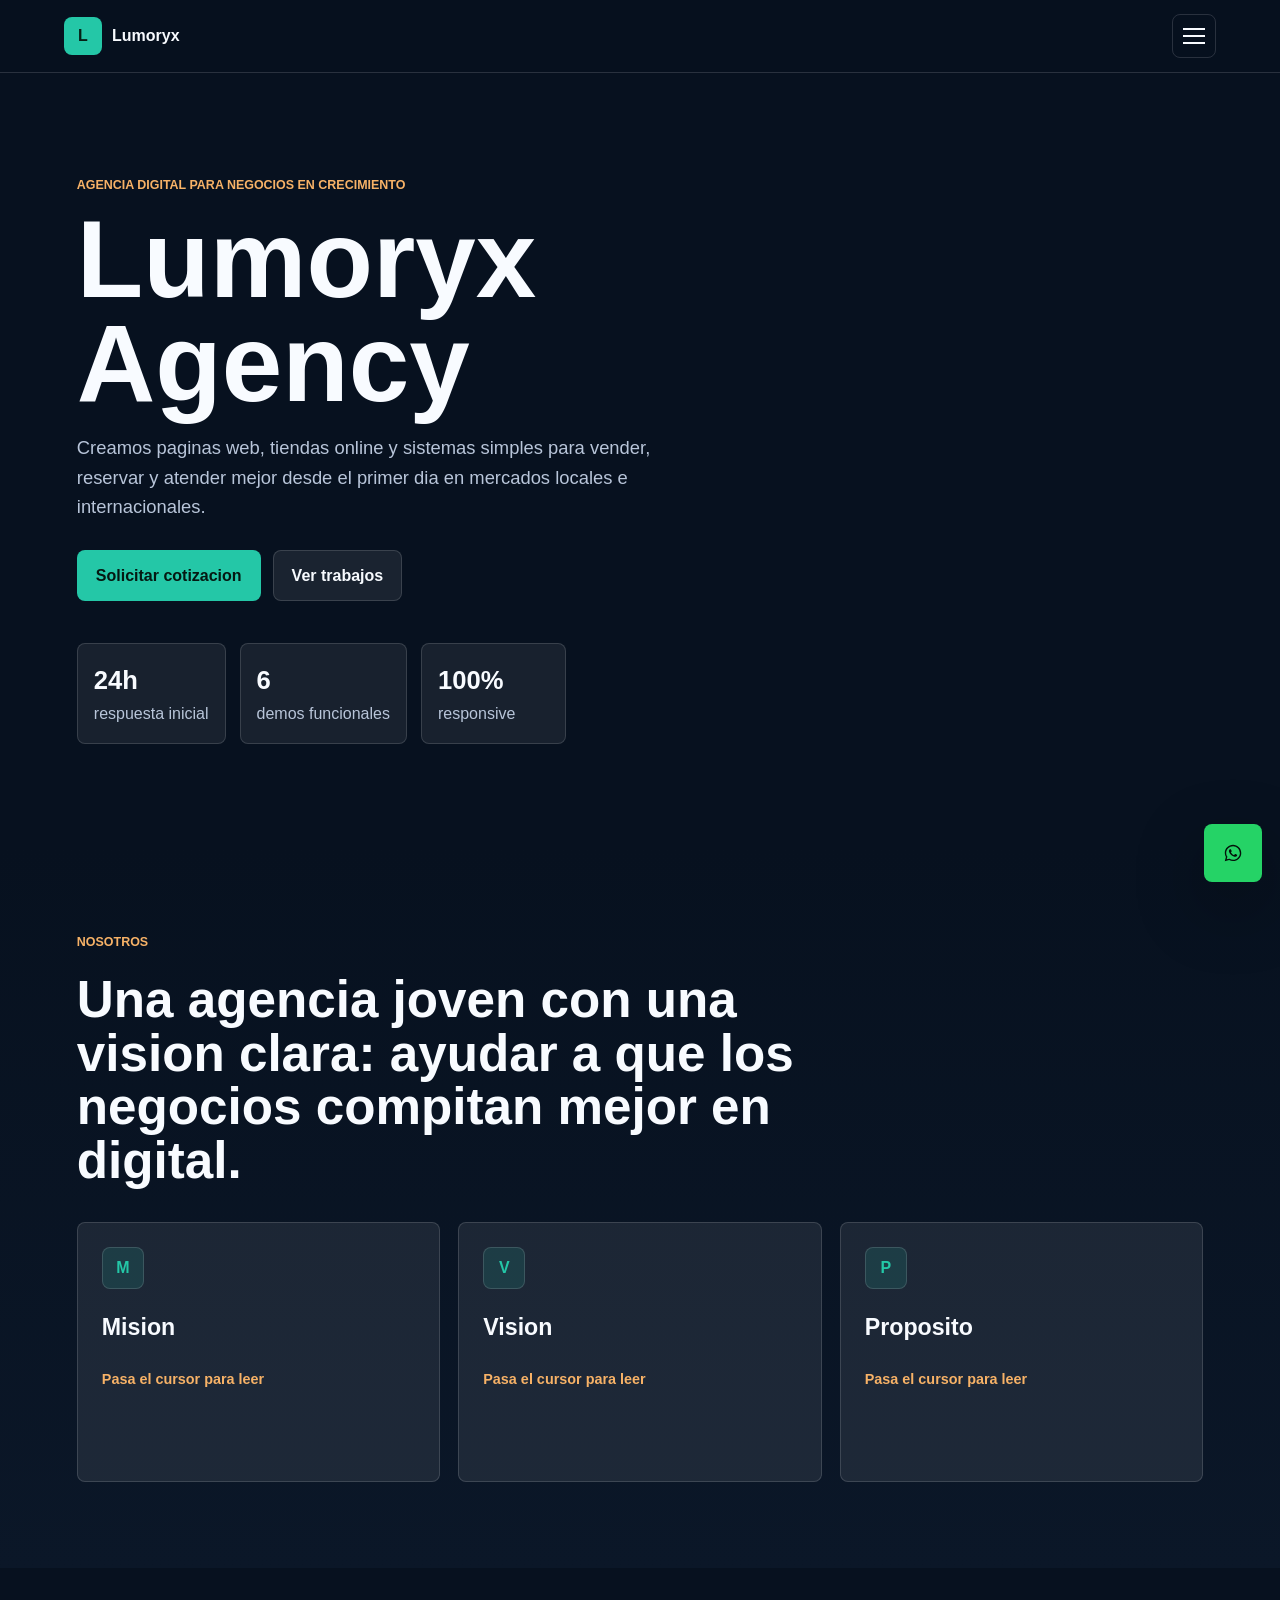
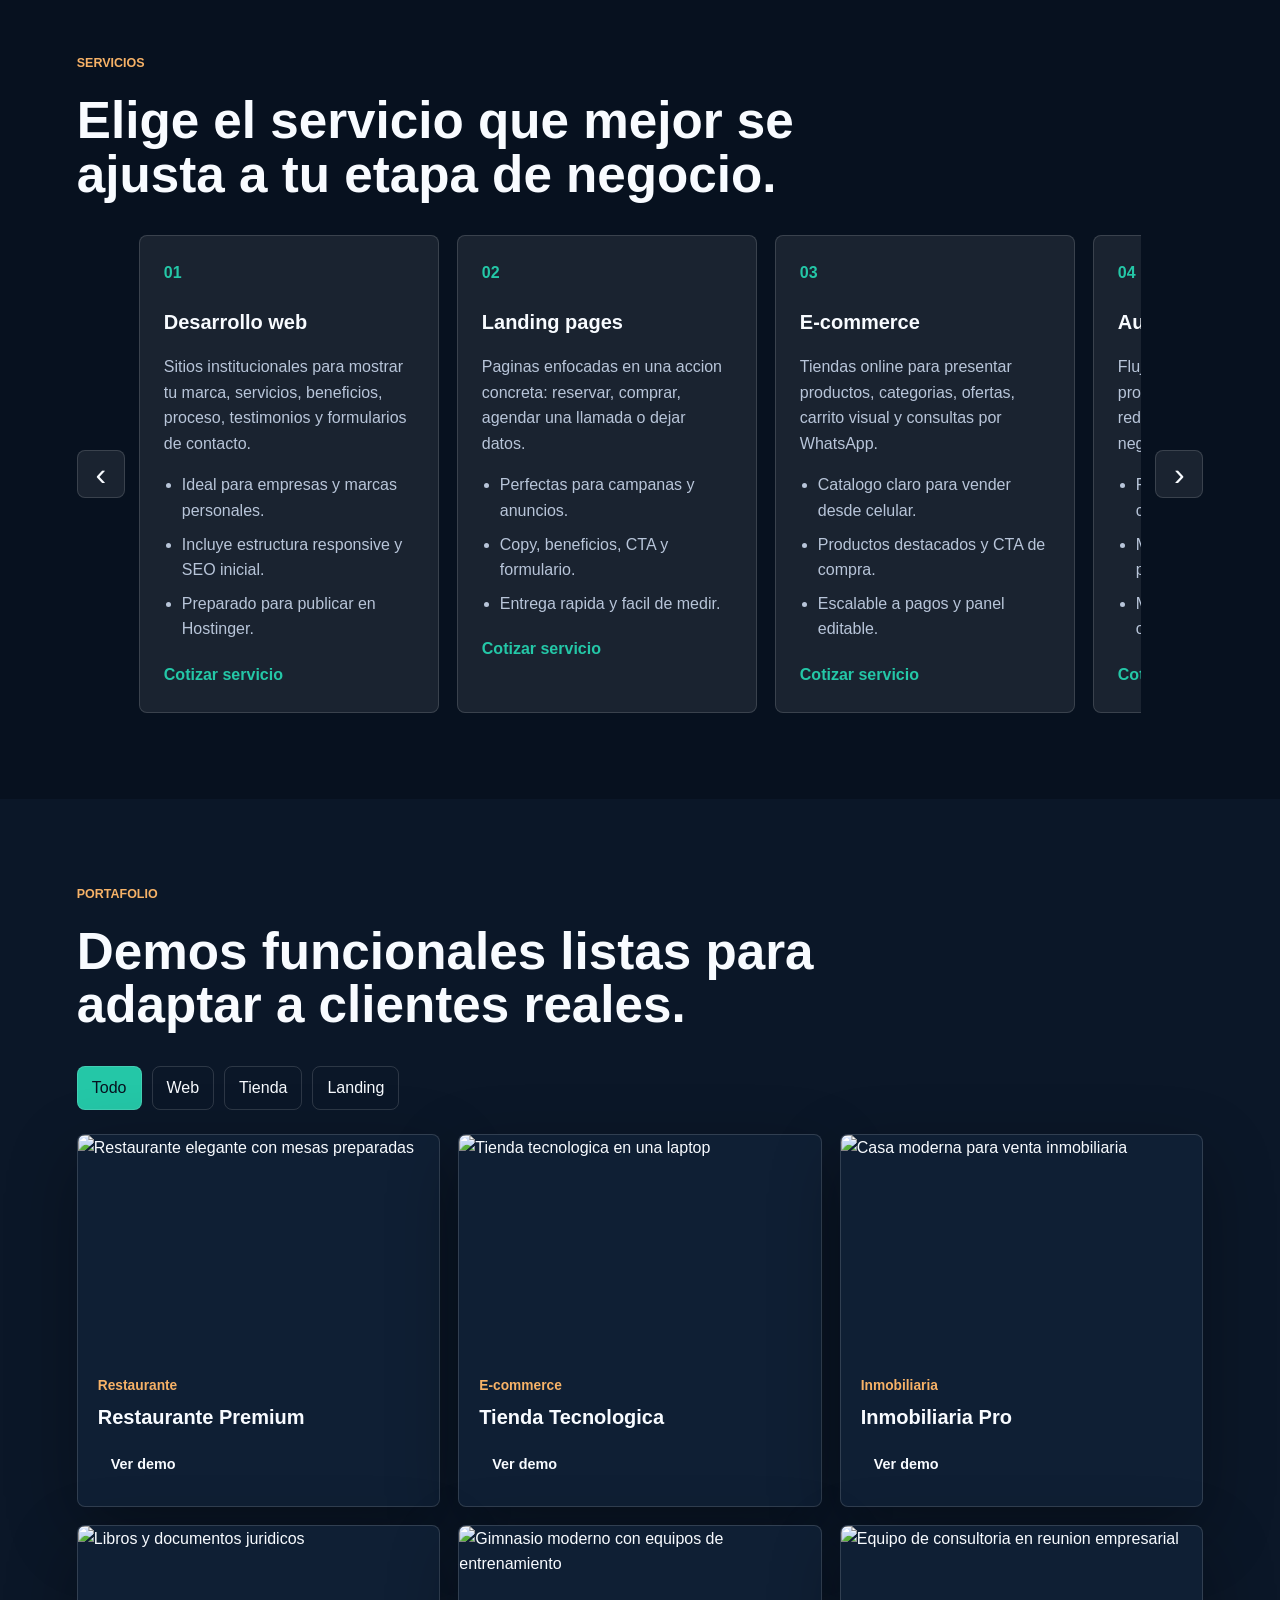
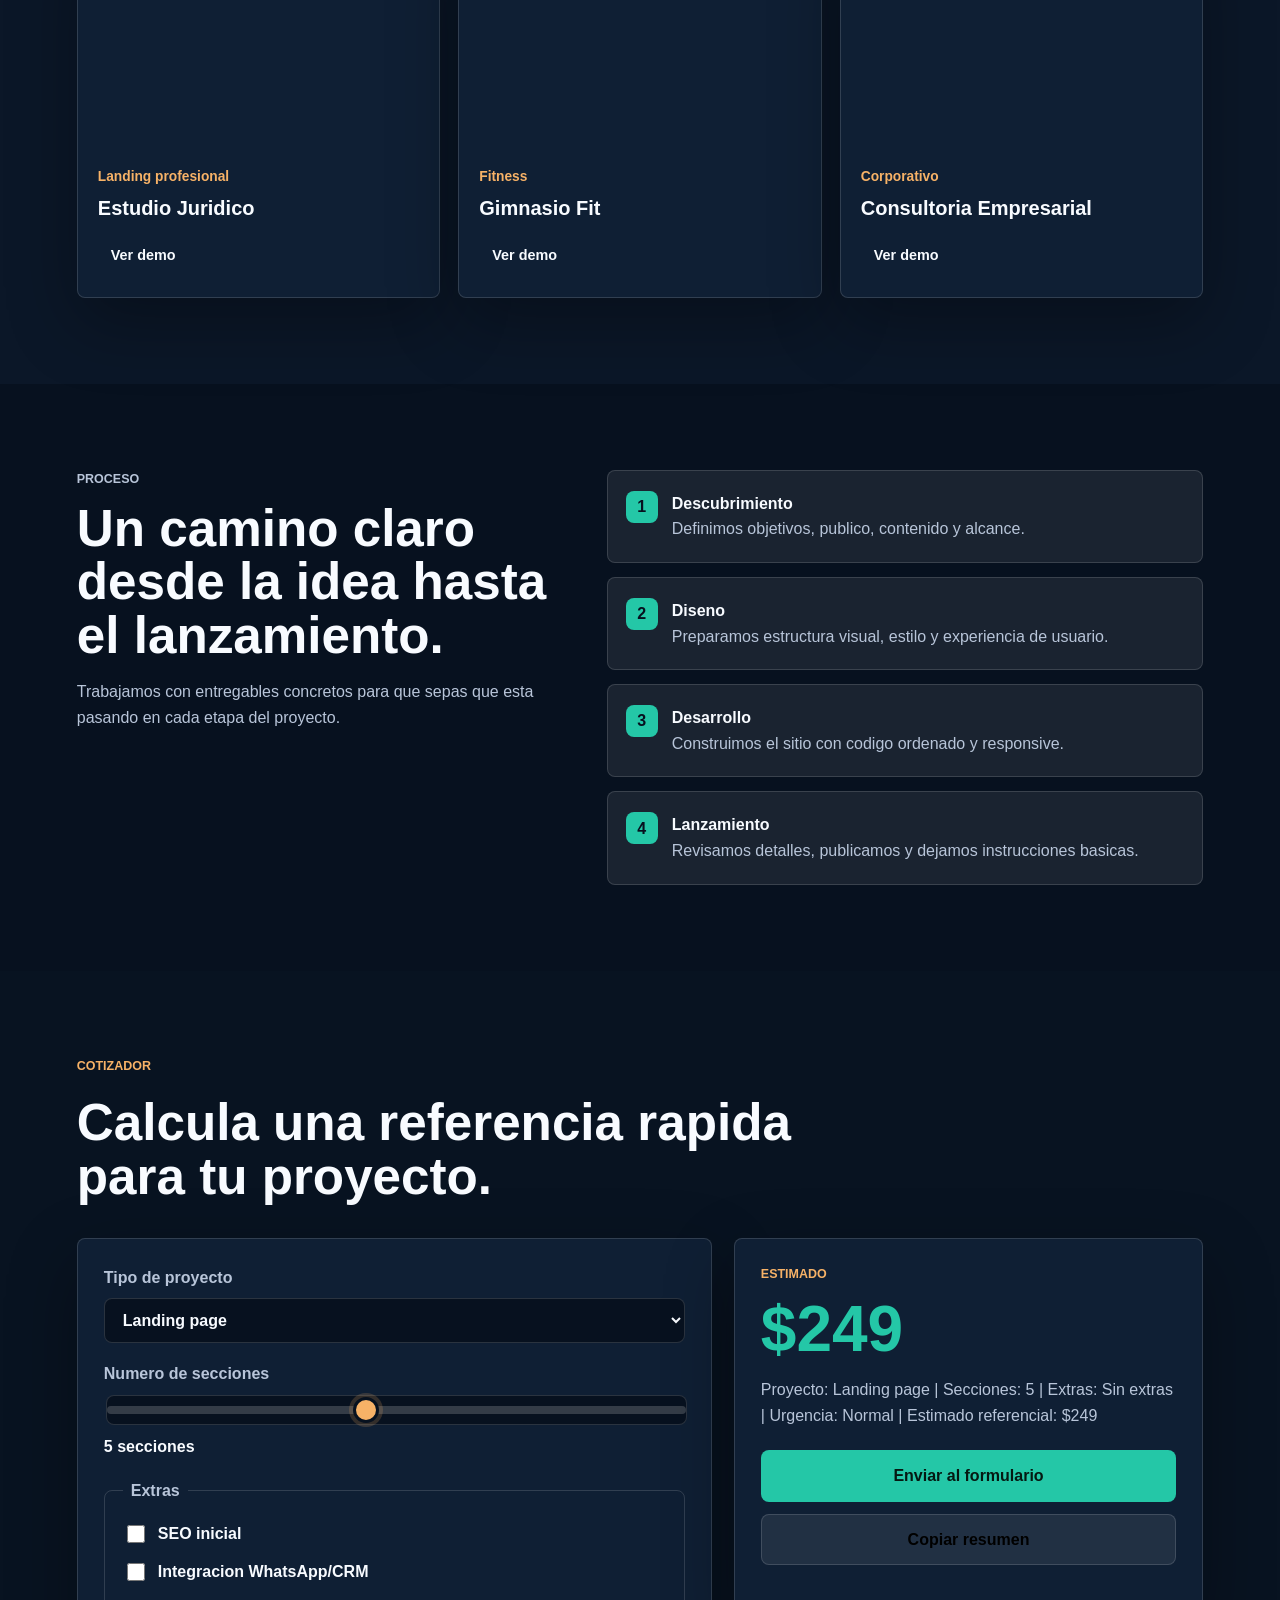
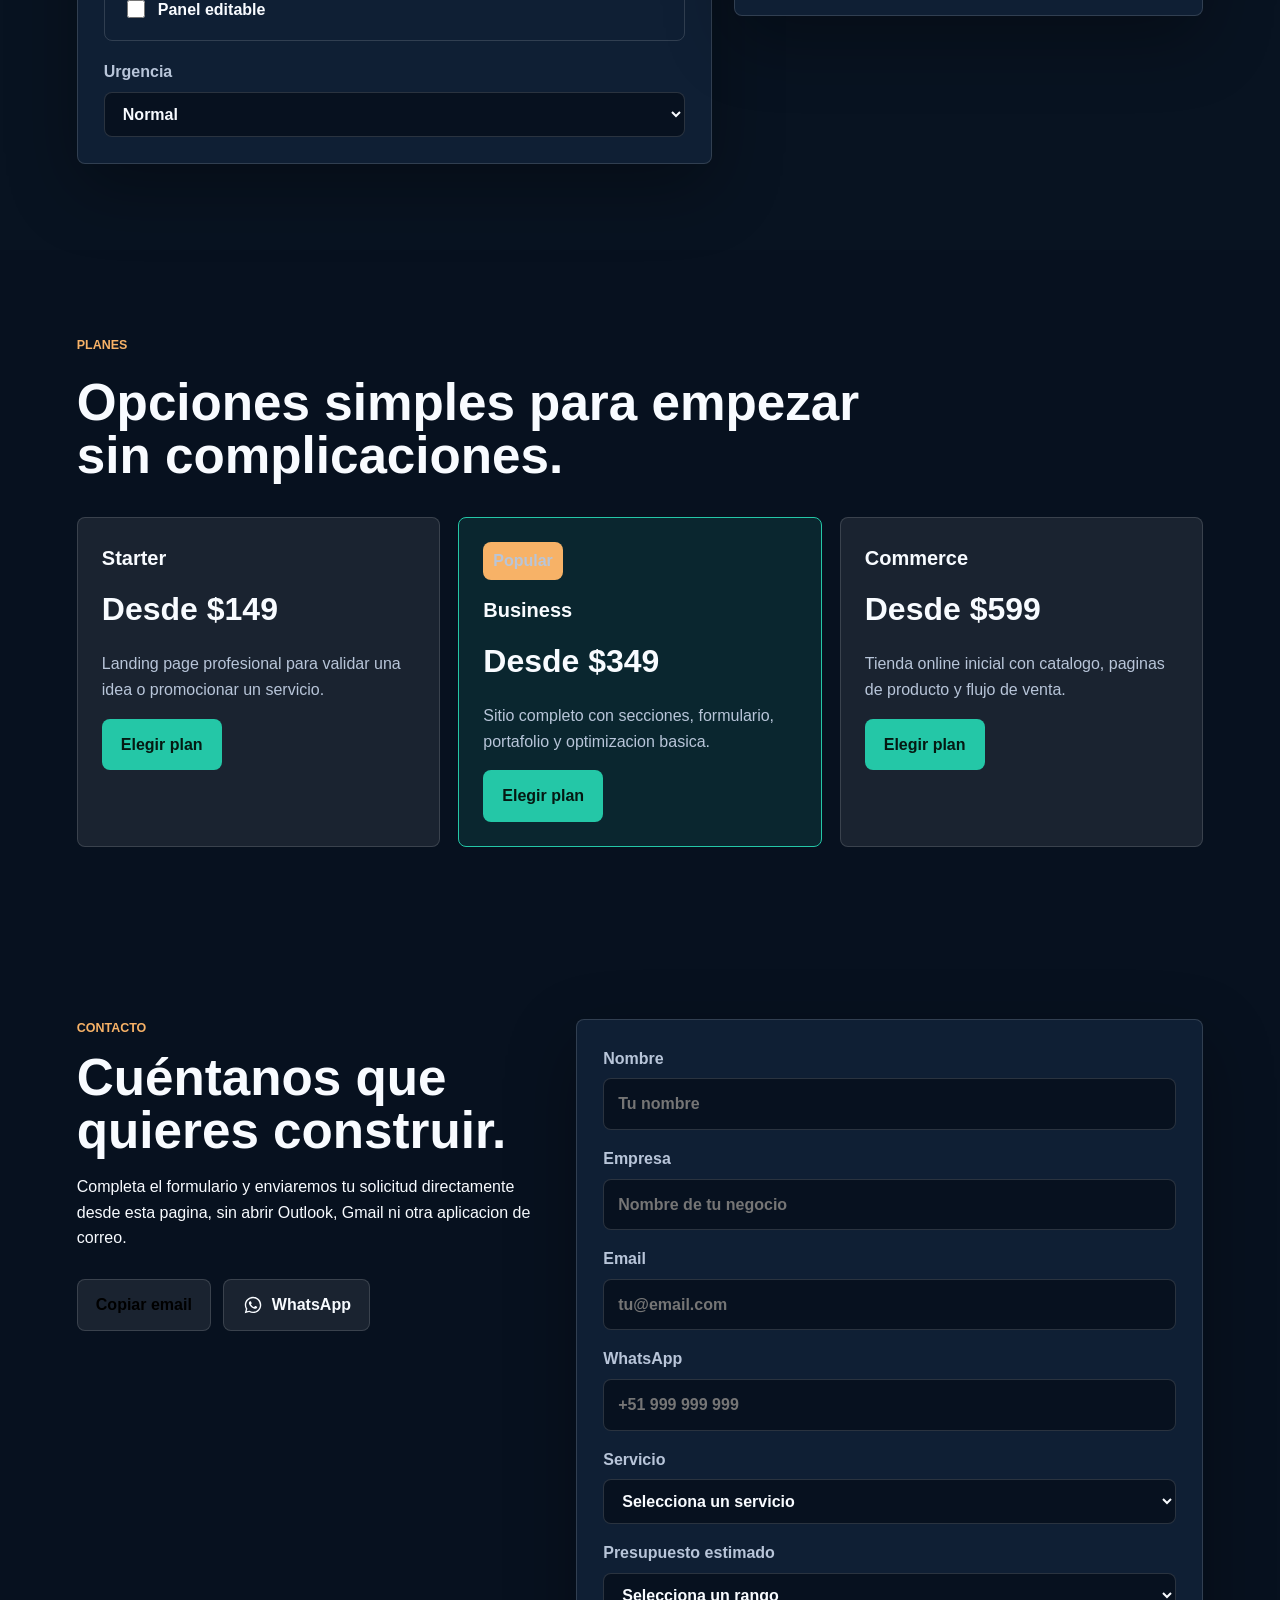
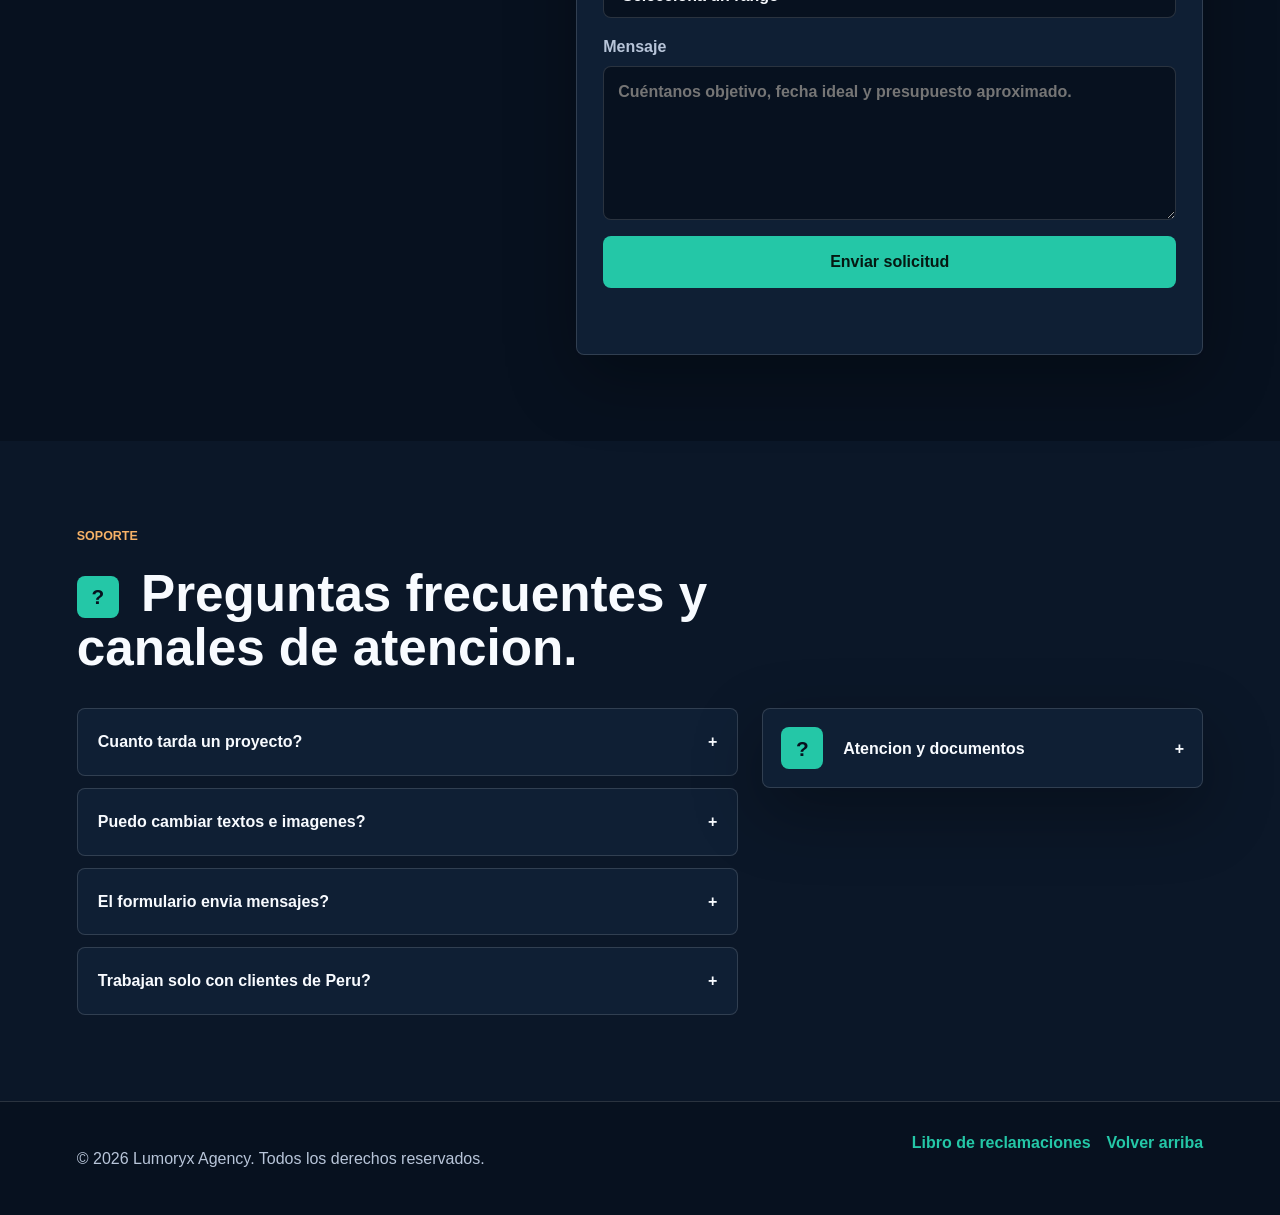
==== commit 1ec5bb7f: "lalala" ====
--- a/index.html
+++ b/index.html
@@ -55,19 +55,22 @@
         <h2>Una agencia joven con una vision clara: ayudar a que los negocios compitan mejor en digital.</h2>
       </div>
       <div class="identity-grid">
-        <article class="identity-card">
+        <article class="identity-card" tabindex="0">
           <span class="icon">M</span>
           <h3>Mision</h3>
+          <span class="identity-hint">Pasa el cursor para leer</span>
           <p>Crear soluciones digitales modernas, accesibles y orientadas a resultados para que emprendedores, negocios y empresas puedan vender mejor, captar clientes y fortalecer su presencia en internet.</p>
         </article>
-        <article class="identity-card">
+        <article class="identity-card" tabindex="0">
           <span class="icon">V</span>
           <h3>Vision</h3>
+          <span class="identity-hint">Pasa el cursor para leer</span>
           <p>Ser una agencia digital reconocida en Peru, Latinoamerica y mercados internacionales por construir experiencias web confiables, atractivas y utiles para negocios que quieren crecer.</p>
         </article>
-        <article class="identity-card">
+        <article class="identity-card" tabindex="0">
           <span class="icon">P</span>
           <h3>Proposito</h3>
+          <span class="identity-hint">Pasa el cursor para leer</span>
           <p>Convertir ideas en herramientas digitales reales, cuidando el diseno, la tecnologia y la comunicacion para que cada proyecto transmita confianza desde el primer contacto.</p>
         </article>
       </div>
@@ -76,33 +79,59 @@
     <section class="section" id="servicios">
       <div class="section-head">
         <p class="eyebrow">Servicios</p>
-        <h2>Todo lo necesario para lanzar y mejorar tu presencia digital.</h2>
-      </div>
-      <div class="service-grid">
+        <h2>Elige el servicio que mejor se ajusta a tu etapa de negocio.</h2>
+      </div>
+      <div class="carousel-shell" aria-label="Carrusel de servicios">
+        <button class="carousel-arrow" type="button" id="servicePrev" aria-label="Servicio anterior">‹</button>
+        <div class="service-carousel">
+          <div class="service-track" id="serviceTrack">
         <article class="service-card">
           <span class="icon">01</span>
           <h3>Desarrollo web</h3>
-          <p>Sitios modernos, rapidos y preparados para verse bien en celular, tablet y escritorio.</p>
+          <p>Sitios institucionales para mostrar tu marca, servicios, beneficios, proceso, testimonios y formularios de contacto.</p>
+          <ul class="feature-list">
+            <li>Ideal para empresas y marcas personales.</li>
+            <li>Incluye estructura responsive y SEO inicial.</li>
+            <li>Preparado para publicar en Hostinger.</li>
+          </ul>
           <button class="text-action" type="button" data-service="Desarrollo web">Cotizar servicio</button>
         </article>
         <article class="service-card">
           <span class="icon">02</span>
           <h3>Landing pages</h3>
-          <p>Paginas enfocadas en conversion para campanas, lanzamientos, cursos y servicios.</p>
+          <p>Paginas enfocadas en una accion concreta: reservar, comprar, agendar una llamada o dejar datos.</p>
+          <ul class="feature-list">
+            <li>Perfectas para campanas y anuncios.</li>
+            <li>Copy, beneficios, CTA y formulario.</li>
+            <li>Entrega rapida y facil de medir.</li>
+          </ul>
           <button class="text-action" type="button" data-service="Landing page">Cotizar servicio</button>
         </article>
         <article class="service-card">
           <span class="icon">03</span>
           <h3>E-commerce</h3>
-          <p>Tiendas online con catalogo, pagos, productos destacados y flujo de compra claro.</p>
+          <p>Tiendas online para presentar productos, categorias, ofertas, carrito visual y consultas por WhatsApp.</p>
+          <ul class="feature-list">
+            <li>Catalogo claro para vender desde celular.</li>
+            <li>Productos destacados y CTA de compra.</li>
+            <li>Escalable a pagos y panel editable.</li>
+          </ul>
           <button class="text-action" type="button" data-service="E-commerce">Cotizar servicio</button>
         </article>
         <article class="service-card">
           <span class="icon">04</span>
           <h3>Automatizacion</h3>
-          <p>Formularios, respuestas, captacion de leads y procesos repetitivos conectados.</p>
+          <p>Flujos simples para captar prospectos, ordenar solicitudes y reducir tareas repetitivas del negocio.</p>
+          <ul class="feature-list">
+            <li>Formularios conectados a correo o CRM.</li>
+            <li>Mensajes y respuestas preconfiguradas.</li>
+            <li>Mejor seguimiento de oportunidades.</li>
+          </ul>
           <button class="text-action" type="button" data-service="Automatizacion">Cotizar servicio</button>
         </article>
+          </div>
+        </div>
+        <button class="carousel-arrow" type="button" id="serviceNext" aria-label="Servicio siguiente">›</button>
       </div>
     </section>
 
@@ -266,30 +295,6 @@
       </div>
     </section>
 
-    <section class="section faq-section" id="faq">
-      <div class="section-head">
-        <p class="eyebrow">FAQ</p>
-        <h2>Preguntas frecuentes.</h2>
-      </div>
-      <div class="faq-list">
-        <button class="faq-item" type="button" aria-expanded="false">
-          <span>Cuanto tarda un proyecto?</span>
-          <strong>+</strong>
-          <p>Una landing puede tardar de 3 a 7 dias. Un sitio completo suele tomar de 1 a 3 semanas, segun el alcance.</p>
-        </button>
-        <button class="faq-item" type="button" aria-expanded="false">
-          <span>Puedo cambiar textos e imagenes?</span>
-          <strong>+</strong>
-          <p>Si. El proyecto esta hecho para editar contenido facilmente desde los archivos del sitio.</p>
-        </button>
-        <button class="faq-item" type="button" aria-expanded="false">
-          <span>El formulario envia mensajes?</span>
-          <strong>+</strong>
-          <p>Si. El formulario envia la solicitud desde la pagina usando un servicio externo para sitios estaticos.</p>
-        </button>
-      </div>
-    </section>
-
     <section class="section contact-section" id="contacto">
       <div>
         <p class="eyebrow">Contacto</p>
@@ -297,7 +302,10 @@
         <p>Completa el formulario y enviaremos tu solicitud directamente desde esta pagina, sin abrir Outlook, Gmail ni otra aplicacion de correo.</p>
         <div class="contact-actions">
           <button class="btn secondary" type="button" id="copyEmail" data-email="moisesardilesmedina@gmail.com">Copiar email</button>
-          <a class="btn secondary" href="https://wa.me/51955338183?text=Hola%20Lumoryx%2C%20quiero%20cotizar%20un%20proyecto" target="_blank" rel="noreferrer">WhatsApp</a>
+          <a class="btn secondary icon-link" href="https://wa.me/51955338183?text=Hola%20Lumoryx%2C%20quiero%20cotizar%20un%20proyecto" target="_blank" rel="noreferrer" aria-label="Contactar a Lumoryx por WhatsApp">
+            <svg aria-hidden="true" viewBox="0 0 32 32"><path d="M16.04 4C9.43 4 4.06 9.34 4.06 15.9c0 2.1.55 4.14 1.6 5.94L4 28l6.34-1.66a12.05 12.05 0 0 0 5.7 1.45h.01c6.61 0 11.98-5.34 11.98-11.9C28.03 9.34 22.65 4 16.04 4Zm0 21.78h-.01c-1.78 0-3.53-.47-5.06-1.36l-.36-.21-3.76.98 1-3.65-.24-.38a9.8 9.8 0 0 1-1.52-5.26c0-5.45 4.47-9.88 9.96-9.88 2.66 0 5.16 1.03 7.04 2.9a9.8 9.8 0 0 1 2.91 6.98c0 5.45-4.47 9.88-9.96 9.88Zm5.46-7.4c-.3-.15-1.77-.87-2.04-.97-.27-.1-.47-.15-.67.15-.2.3-.77.97-.94 1.17-.17.2-.35.22-.65.07-.3-.15-1.26-.46-2.4-1.47-.89-.79-1.49-1.77-1.66-2.07-.17-.3-.02-.46.13-.61.13-.13.3-.35.45-.52.15-.17.2-.3.3-.5.1-.2.05-.37-.02-.52-.08-.15-.67-1.6-.92-2.2-.24-.58-.49-.5-.67-.51h-.57c-.2 0-.52.07-.79.37-.27.3-1.04 1.02-1.04 2.48s1.07 2.88 1.22 3.08c.15.2 2.1 3.19 5.08 4.47.71.31 1.26.49 1.69.63.71.23 1.36.2 1.88.12.57-.08 1.77-.72 2.02-1.42.25-.7.25-1.29.17-1.42-.07-.13-.27-.2-.57-.35Z"/></svg>
+            WhatsApp
+          </a>
         </div>
       </div>
       <form class="contact-form" id="contactForm" novalidate data-recipient="moisesardilesmedina@gmail.com">
@@ -346,6 +354,49 @@
         <p class="form-status" id="formStatus" role="status" aria-live="polite"></p>
       </form>
     </section>
+
+    <section class="section faq-section" id="faq">
+      <div class="section-head">
+        <p class="eyebrow">Soporte</p>
+        <h2><span class="faq-title-icon" aria-hidden="true">?</span> Preguntas frecuentes y canales de atencion.</h2>
+      </div>
+      <div class="faq-support-grid">
+        <div class="faq-list">
+          <button class="faq-item" type="button" aria-expanded="false">
+            <span>Cuanto tarda un proyecto?</span>
+            <strong>+</strong>
+            <p>Una landing puede tardar de 3 a 7 dias. Un sitio completo suele tomar de 1 a 3 semanas, segun el alcance.</p>
+          </button>
+          <button class="faq-item" type="button" aria-expanded="false">
+            <span>Puedo cambiar textos e imagenes?</span>
+            <strong>+</strong>
+            <p>Si. El proyecto esta hecho para editar contenido facilmente desde los archivos del sitio.</p>
+          </button>
+          <button class="faq-item" type="button" aria-expanded="false">
+            <span>El formulario envia mensajes?</span>
+            <strong>+</strong>
+            <p>Si. El formulario esta preparado para EmailJS. Cuando agregues tus claves, enviara solicitudes directamente al correo configurado.</p>
+          </button>
+          <button class="faq-item" type="button" aria-expanded="false">
+            <span>Trabajan solo con clientes de Peru?</span>
+            <strong>+</strong>
+            <p>No. Lumoryx puede atender negocios de Peru, Latinoamerica y clientes internacionales con reuniones remotas.</p>
+          </button>
+        </div>
+        <aside class="support-menu">
+          <button class="support-toggle" type="button" aria-expanded="false">
+            <span class="faq-title-icon" aria-hidden="true">?</span>
+            Atencion y documentos
+            <strong>+</strong>
+          </button>
+          <div class="support-panel">
+            <a href="libro-reclamaciones.html">Libro de reclamaciones</a>
+            <a href="https://wa.me/51955338183?text=Hola%20Lumoryx%2C%20tengo%20una%20consulta" target="_blank" rel="noreferrer">Atencion por WhatsApp</a>
+            <a href="#contacto">Solicitar cotizacion</a>
+          </div>
+        </aside>
+      </div>
+    </section>
   </main>
 
   <footer class="site-footer">
@@ -356,7 +407,9 @@
     </nav>
   </footer>
 
-  <a class="whatsapp-float" href="https://wa.me/51955338183?text=Hola%20Lumoryx%2C%20quiero%20cotizar%20un%20proyecto" target="_blank" rel="noreferrer" aria-label="Contactar por WhatsApp">WA</a>
+  <a class="whatsapp-float" href="https://wa.me/51955338183?text=Hola%20Lumoryx%2C%20quiero%20cotizar%20un%20proyecto" target="_blank" rel="noreferrer" aria-label="Contactar por WhatsApp">
+    <svg aria-hidden="true" viewBox="0 0 32 32"><path d="M16.04 4C9.43 4 4.06 9.34 4.06 15.9c0 2.1.55 4.14 1.6 5.94L4 28l6.34-1.66a12.05 12.05 0 0 0 5.7 1.45h.01c6.61 0 11.98-5.34 11.98-11.9C28.03 9.34 22.65 4 16.04 4Zm0 21.78h-.01c-1.78 0-3.53-.47-5.06-1.36l-.36-.21-3.76.98 1-3.65-.24-.38a9.8 9.8 0 0 1-1.52-5.26c0-5.45 4.47-9.88 9.96-9.88 2.66 0 5.16 1.03 7.04 2.9a9.8 9.8 0 0 1 2.91 6.98c0 5.45-4.47 9.88-9.96 9.88Zm5.46-7.4c-.3-.15-1.77-.87-2.04-.97-.27-.1-.47-.15-.67.15-.2.3-.77.97-.94 1.17-.17.2-.35.22-.65.07-.3-.15-1.26-.46-2.4-1.47-.89-.79-1.49-1.77-1.66-2.07-.17-.3-.02-.46.13-.61.13-.13.3-.35.45-.52.15-.17.2-.3.3-.5.1-.2.05-.37-.02-.52-.08-.15-.67-1.6-.92-2.2-.24-.58-.49-.5-.67-.51h-.57c-.2 0-.52.07-.79.37-.27.3-1.04 1.02-1.04 2.48s1.07 2.88 1.22 3.08c.15.2 2.1 3.19 5.08 4.47.71.31 1.26.49 1.69.63.71.23 1.36.2 1.88.12.57-.08 1.77-.72 2.02-1.42.25-.7.25-1.29.17-1.42-.07-.13-.27-.2-.57-.35Z"/></svg>
+  </a>
 
   <div class="modal" id="projectModal" aria-hidden="true" role="dialog" aria-labelledby="modalTitle">
     <div class="modal-panel">
--- a/style.css
+++ b/style.css
@@ -196,6 +196,7 @@
 
 .hero-content {
   max-width: 760px;
+  animation: heroReveal 0.8s ease both;
 }
 
 .eyebrow {
@@ -280,6 +281,17 @@
   border-color: var(--line);
 }
 
+.icon-link {
+  gap: 8px;
+}
+
+.icon-link svg,
+.whatsapp-float svg {
+  width: 22px;
+  height: 22px;
+  fill: currentColor;
+}
+
 .btn.small {
   min-height: 38px;
   padding: 9px 12px;
@@ -357,7 +369,11 @@
 }
 
 .identity-card {
+  position: relative;
+  overflow: hidden;
   min-height: 260px;
+  cursor: pointer;
+  transition: transform 0.25s ease, border-color 0.25s ease, background 0.25s ease, box-shadow 0.25s ease;
 }
 
 .identity-card .icon {
@@ -368,6 +384,48 @@
   border: 1px solid var(--line);
   border-radius: 8px;
   background: rgba(36, 199, 167, 0.14);
+}
+
+.identity-card h3 {
+  font-size: 1.45rem;
+}
+
+.identity-hint {
+  display: inline-flex;
+  margin-top: 12px;
+  color: var(--accent);
+  font-size: 0.9rem;
+  font-weight: 800;
+}
+
+.identity-card p {
+  max-height: 0;
+  margin: 0;
+  opacity: 0;
+  transform: translateY(10px);
+  transition: max-height 0.3s ease, opacity 0.25s ease, transform 0.25s ease, margin 0.25s ease;
+}
+
+.identity-card:hover,
+.identity-card:focus {
+  border-color: var(--primary);
+  background: rgba(36, 199, 167, 0.12);
+  box-shadow: var(--shadow);
+  transform: translateY(-6px);
+  outline: none;
+}
+
+.identity-card:hover p,
+.identity-card:focus p {
+  max-height: 220px;
+  margin-top: 16px;
+  opacity: 1;
+  transform: translateY(0);
+}
+
+.identity-card:hover .identity-hint,
+.identity-card:focus .identity-hint {
+  display: none;
 }
 
 .icon {
@@ -386,6 +444,77 @@
   font-weight: 800;
 }
 
+.carousel-shell {
+  display: grid;
+  grid-template-columns: 48px minmax(0, 1fr) 48px;
+  gap: 14px;
+  align-items: center;
+}
+
+.service-carousel {
+  overflow: hidden;
+}
+
+.service-track {
+  display: grid;
+  grid-auto-columns: minmax(300px, calc((100% - 36px) / 3));
+  grid-auto-flow: column;
+  gap: 18px;
+  overflow-x: auto;
+  scroll-behavior: smooth;
+  scroll-snap-type: x mandatory;
+  scrollbar-width: none;
+}
+
+.service-track::-webkit-scrollbar {
+  display: none;
+}
+
+.service-track .service-card {
+  min-height: 360px;
+  scroll-snap-align: start;
+}
+
+.service-card {
+  transition: transform 0.25s ease, border-color 0.25s ease, background 0.25s ease, box-shadow 0.25s ease;
+}
+
+.service-card:hover {
+  border-color: var(--primary);
+  background: rgba(255, 255, 255, 0.1);
+  box-shadow: var(--shadow);
+  transform: translateY(-6px);
+}
+
+.feature-list {
+  display: grid;
+  gap: 8px;
+  margin: 16px 0 20px;
+  padding-left: 18px;
+  color: var(--muted);
+}
+
+.carousel-arrow {
+  display: grid;
+  width: 48px;
+  height: 48px;
+  place-items: center;
+  border: 1px solid var(--line);
+  border-radius: 8px;
+  background: rgba(255, 255, 255, 0.08);
+  color: var(--text);
+  cursor: pointer;
+  font-size: 2rem;
+  line-height: 1;
+  transition: background 0.2s ease, border-color 0.2s ease, transform 0.2s ease;
+}
+
+.carousel-arrow:hover {
+  border-color: var(--primary);
+  background: rgba(36, 199, 167, 0.16);
+  transform: translateY(-2px);
+}
+
 .portfolio-section {
   background: #0b1728;
 }
@@ -542,8 +671,42 @@
 }
 
 input[type="range"] {
+  appearance: none;
+  height: 30px;
   padding: 0;
   accent-color: var(--primary);
+  cursor: pointer;
+}
+
+input[type="range"]::-webkit-slider-runnable-track {
+  height: 8px;
+  border-radius: 999px;
+  background: rgba(255, 255, 255, 0.18);
+}
+
+input[type="range"]::-webkit-slider-thumb {
+  width: 26px;
+  height: 26px;
+  margin-top: -9px;
+  border: 3px solid #07111f;
+  border-radius: 50%;
+  background: var(--accent);
+  box-shadow: 0 0 0 4px rgba(247, 178, 103, 0.18);
+  appearance: none;
+}
+
+input[type="range"]::-moz-range-track {
+  height: 8px;
+  border-radius: 999px;
+  background: rgba(255, 255, 255, 0.18);
+}
+
+input[type="range"]::-moz-range-thumb {
+  width: 24px;
+  height: 24px;
+  border: 3px solid #07111f;
+  border-radius: 50%;
+  background: var(--accent);
 }
 
 .range-value {
@@ -578,6 +741,20 @@
 .price-card {
   position: relative;
   min-height: 280px;
+  transition: transform 0.25s ease, opacity 0.25s ease, border-color 0.25s ease, background 0.25s ease, box-shadow 0.25s ease;
+}
+
+.pricing-grid:hover .price-card {
+  opacity: 0.72;
+}
+
+.pricing-grid .price-card:hover {
+  z-index: 2;
+  border-color: var(--primary);
+  background: rgba(36, 199, 167, 0.14);
+  box-shadow: 0 28px 80px rgba(36, 199, 167, 0.16);
+  opacity: 1;
+  transform: translateY(-12px) scale(1.03);
 }
 
 .price-card.featured {
@@ -609,7 +786,6 @@
 .faq-list {
   display: grid;
   gap: 12px;
-  max-width: 880px;
 }
 
 .faq-item {
@@ -639,6 +815,77 @@
 
 .faq-item.open p {
   display: block;
+}
+
+.faq-support-grid {
+  display: grid;
+  grid-template-columns: 1.2fr 0.8fr;
+  gap: 24px;
+  align-items: start;
+}
+
+.faq-title-icon {
+  display: inline-grid;
+  width: 42px;
+  height: 42px;
+  margin-right: 8px;
+  place-items: center;
+  border-radius: 8px;
+  background: var(--primary);
+  color: #07111f;
+  font-size: 1.3rem;
+  font-weight: 900;
+  vertical-align: middle;
+}
+
+.support-menu {
+  border: 1px solid var(--line);
+  border-radius: 8px;
+  background: var(--surface);
+  box-shadow: var(--shadow);
+  overflow: hidden;
+}
+
+.support-toggle {
+  display: grid;
+  grid-template-columns: auto 1fr auto;
+  gap: 12px;
+  width: 100%;
+  align-items: center;
+  padding: 18px;
+  border: 0;
+  background: transparent;
+  color: var(--text);
+  cursor: pointer;
+  text-align: left;
+  font-weight: 900;
+}
+
+.support-panel {
+  display: none;
+  gap: 10px;
+  padding: 0 18px 18px;
+}
+
+.support-menu.open .support-panel {
+  display: grid;
+}
+
+.support-menu.open .support-toggle strong {
+  transform: rotate(45deg);
+}
+
+.support-panel a {
+  padding: 12px;
+  border: 1px solid var(--line);
+  border-radius: 8px;
+  color: var(--muted);
+  text-decoration: none;
+}
+
+.support-panel a:hover {
+  border-color: var(--primary);
+  color: var(--text);
 }
 
 .contact-section {
@@ -775,6 +1022,11 @@
   gap: 16px;
 }
 
+.footer-links .icon-link {
+  display: inline-flex;
+  align-items: center;
+}
+
 .whatsapp-float {
   position: fixed;
   right: 18px;
@@ -790,6 +1042,12 @@
   box-shadow: var(--shadow);
   font-weight: 900;
   text-decoration: none;
+  transition: transform 0.2s ease, box-shadow 0.2s ease;
+}
+
+.whatsapp-float:hover {
+  transform: translateY(-4px) scale(1.04);
+  box-shadow: 0 20px 50px rgba(37, 211, 102, 0.34);
 }
 
 .modal {
@@ -853,6 +1111,7 @@
   .portfolio-grid,
   .pricing-grid,
   .identity-grid,
+  .faq-support-grid,
   .calculator,
   .split,
   .contact-section,
@@ -871,6 +1130,10 @@
   .hero {
     min-height: auto;
     padding-top: 72px;
+  }
+
+  .service-track {
+    grid-auto-columns: minmax(280px, 78%);
   }
 }
 
@@ -883,8 +1146,22 @@
   }
 
   .btn,
-  .filter-btn {
+  .filter-btn,
+  .carousel-arrow {
     width: 100%;
+  }
+
+  .carousel-shell {
+    grid-template-columns: 1fr 1fr;
+  }
+
+  .service-carousel {
+    grid-column: 1 / -1;
+    grid-row: 1;
+  }
+
+  .carousel-arrow {
+    grid-row: 2;
   }
 
   .section {
@@ -892,3 +1169,15 @@
     padding-bottom: 64px;
   }
 }
+
+@keyframes heroReveal {
+  from {
+    opacity: 0;
+    transform: translateY(18px);
+  }
+
+  to {
+    opacity: 1;
+    transform: translateY(0);
+  }
+}
